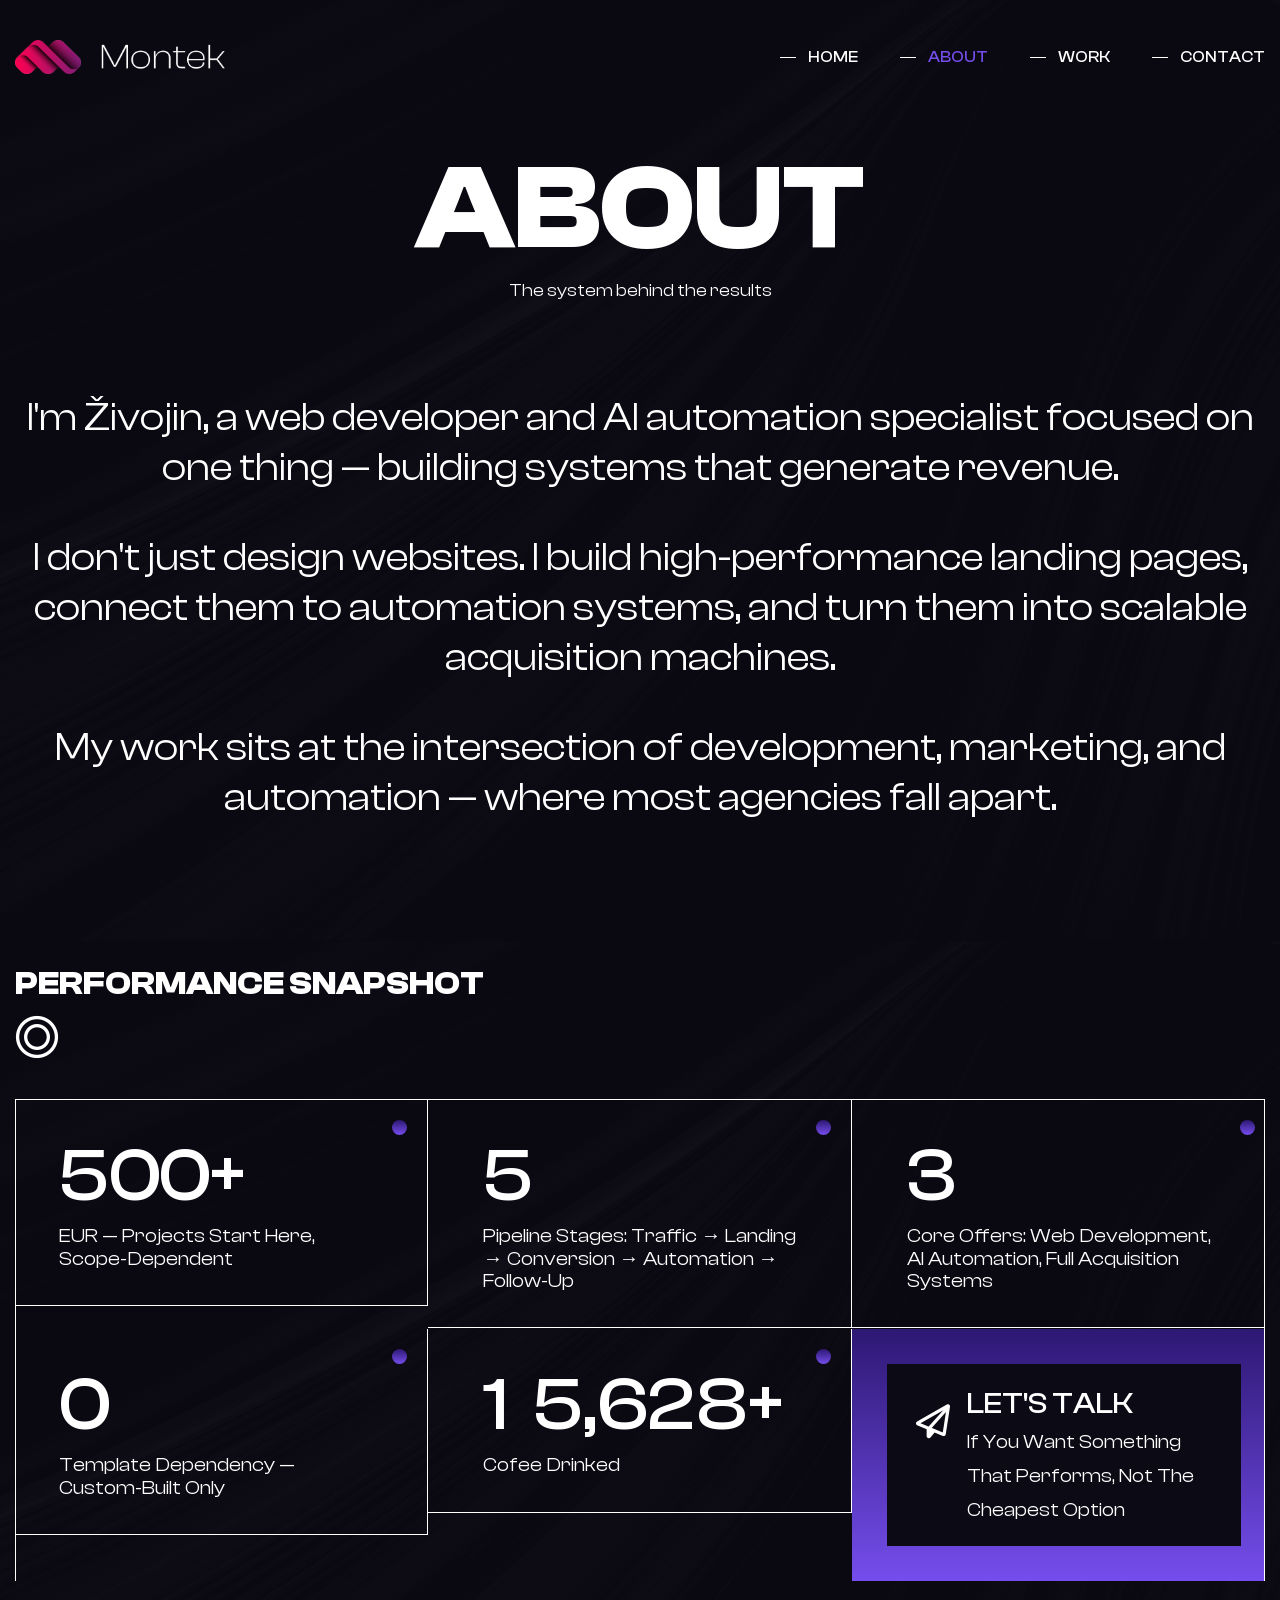
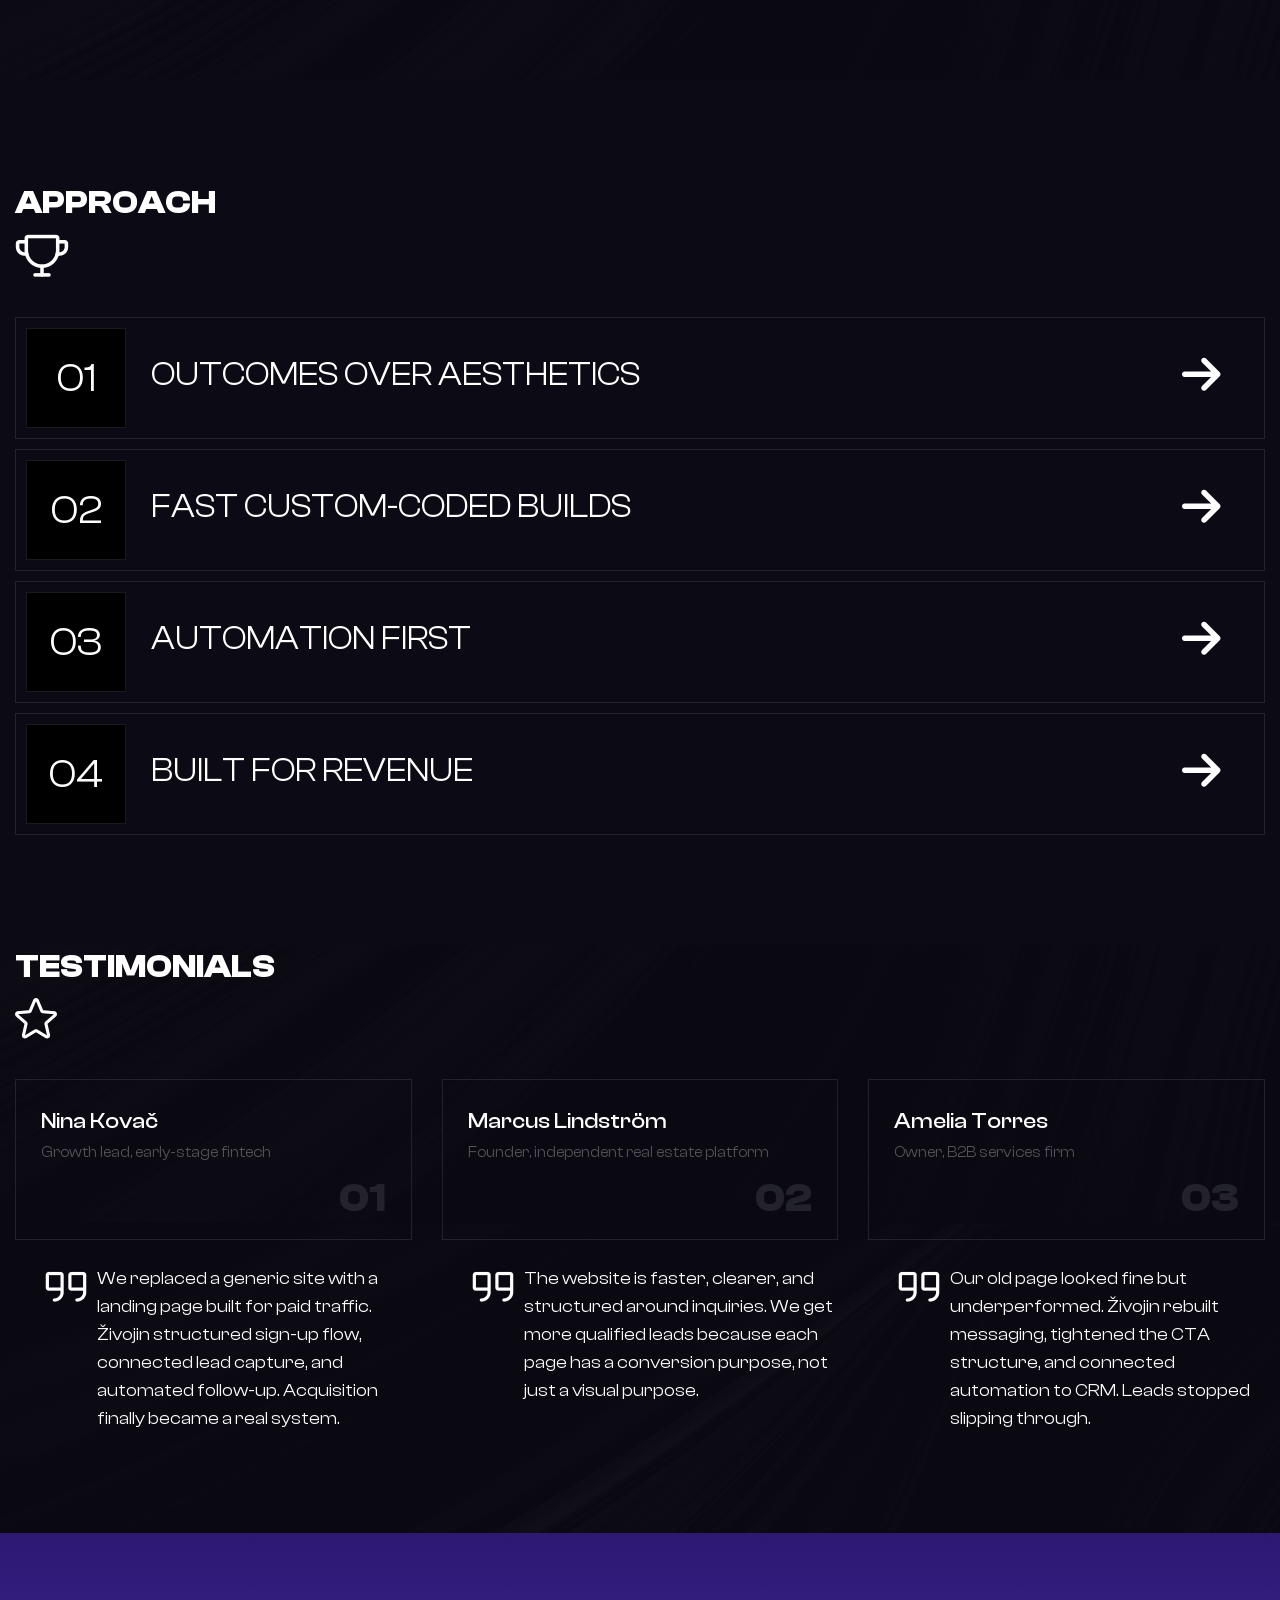
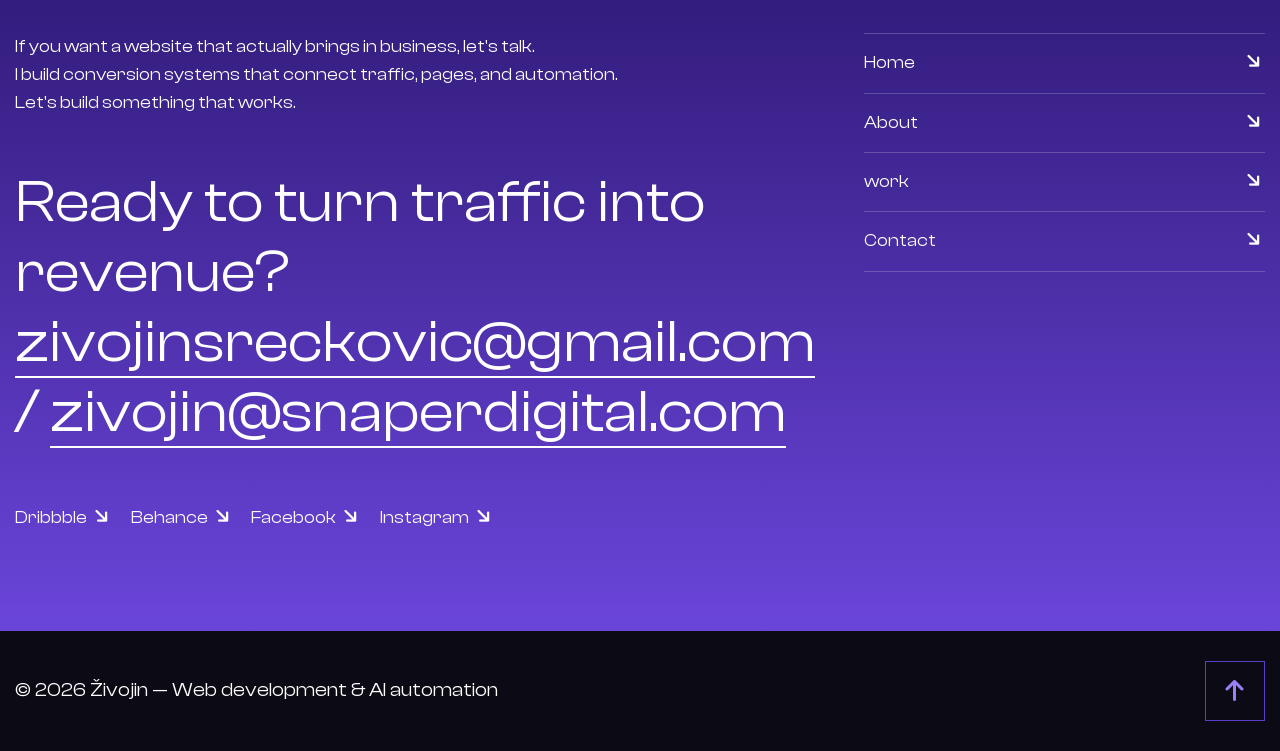
==== about.html @ 6c023a99 "Move site from Montek/ to repository root for GitHub Pages and simpler paths Co-authored-by: Cursor " ====
<!DOCTYPE html>
<html lang="en">
<head>
<meta charset="utf-8">
<title>About Živojin | Web Developer &amp; AI Automation Specialist</title>
<meta name="description" content="About Živojin Sreckovic: web developer and AI automation specialist focused on revenue systems—development, marketing, and automation in one loop.">
<meta name="robots" content="index, follow">
<link rel="canonical" href="https://zivojin.dev/about.html">
<script type="application/ld+json">
{
  "@context": "https://schema.org",
  "@type": "WebPage",
  "@id": "https://zivojin.dev/about.html#webpage",
  "url": "https://zivojin.dev/about.html",
  "name": "About Živojin",
  "isPartOf": { "@id": "https://zivojin.dev/#website" },
  "about": { "@id": "https://zivojin.dev/#person" },
  "description": "Background, approach, and performance snapshot for Živojin Sreckovic."
}
</script>
<!-- Stylesheets -->
<link href="assets/css/bootstrap.css" rel="stylesheet">
<link href="assets/css/style.css" rel="stylesheet">
<link href="assets/css/responsive.css" rel="stylesheet">

<link href="https://fonts.googleapis.com/css2?family=Lora:ital,wght@0,400;0,500;0,600;0,700;1,600;1,700&display=swap" rel="stylesheet">
<link href="https://fonts.googleapis.com/css2?family=Inter:wght@300;400;500;600;700;800;900&display=swap" rel="stylesheet">

<link rel="shortcut icon" href="assets/images/favicon.png" type="image/x-icon">
<link rel="icon" href="assets/images/favicon.png" type="image/x-icon">

<!-- Responsive -->
<meta http-equiv="X-UA-Compatible" content="IE=edge">
<meta name="viewport" content="width=device-width, initial-scale=1.0, maximum-scale=1.0, user-scalable=0">

</head>

<body>

<div class="page-wrapper image-layer" style="background-image:url(assets/images/how-i-work-bg.png)">	
	<!-- Main Header -->
	<header class="main-header">
		
		<!-- Header Lower -->
		<div class="header-lower">
			<div class="auto-container">
				<div class="inner-container">
					<div class="d-flex justify-content-between align-items-center flex-wrap">
						
						<div class="logo-box">
							<div class="logo"><a href="index.html"><img src="assets/images/logo.png" alt="" title=""></a></div>
						</div>
						
						<div class="nav-outer d-flex flex-wrap">
							<!-- Main Menu -->
							<nav class="main-menu navbar-expand-md">
								<div class="navbar-header">
									<!-- Toggle Button -->    	
									<button class="navbar-toggler" type="button" data-toggle="collapse" data-target="#navbarSupportedContent" aria-controls="navbarSupportedContent" aria-expanded="false" aria-label="Toggle navigation">
										<span class="icon-bar"></span>
										<span class="icon-bar"></span>
										<span class="icon-bar"></span>
									</button>
								</div>
								
								<div class="navbar-collapse collapse clearfix" id="navbarSupportedContent">
									<ul class="navigation clearfix">
										<li><a href="index.html">Home</a></li>
										<li><a href="about.html">About</a></li>
										<li class="dropdown"><a href="#">work</a>
											<ul>
												<li><a href="work.html">work</a></li>
												<li><a href="contact.html">Discuss a project</a></li>
											</ul>
										</li>
										<li><a href="contact.html">Contact</a></li>
									</ul>
								</div>
							</nav>
						</div>

						<!-- Mobile Navigation Toggler -->
						<div class="mobile-nav-toggler">
							<svg xmlns="http://www.w3.org/2000/svg" class="icon icon-tabler icon-tabler-menu-2" width="24" height="24" viewBox="0 0 24 24" stroke-width="1.5" stroke="currentColor" fill="none" stroke-linecap="round" stroke-linejoin="round"><path stroke="none" d="M0 0h24v24H0z" fill="none"/><path d="M4 6l16 0" /><path d="M4 12l16 0" /><path d="M4 18l16 0" /></svg>
						</div>
						
					</div>
				</div>
			</div>
		</div>
		<!--End Header Lower-->
		
		<!-- Mobile Menu  -->
		<div class="mobile-menu">
			<div class="menu-backdrop"></div>
			<div class="close-btn"><span class="icon fa-solid fa-xmark fa-fw"></span></div>
			
			<nav class="menu-box">
				<div class="nav-logo"><a href="index.html"><img src="assets/images/mobile-logo.png" alt="" title=""></a></div>
				<div class="menu-outer"><!--Here Menu Will Come Automatically Via Javascript / Same Menu as in Header--></div>
			</nav>
		</div>
		<!-- End Mobile Menu -->
	
	</header>
	<!-- End Main Header -->
	
	<!-- Page Title -->
	<section class="page-title">
		<div class="auto-container">
			<h1 class="page-title_heading">About</h1>
			<div class="page-title_text">The system behind the results</div>
		</div>
	</section>
	<!-- End Page Title -->

	<!-- About Intro -->
	<section class="team-one about-intro">
		<div class="auto-container">
			<!-- Title Box -->
			<div class="title-box">
				<h2>I'm Živojin, a web developer and AI automation specialist focused on one thing — building systems that generate revenue.</h2>
				<h2>I don't just design websites. I build high-performance landing pages, connect them to automation systems, and turn them into scalable acquisition machines.</h2>
				<h2>My work sits at the intersection of development, marketing, and automation — where most agencies fall apart.</h2>
			</div>
		</div>
	</section>
	<!-- End About Intro -->
	
	<!-- Stats One -->
	<section class="stats-one style-two">
		<div class="auto-container">
			<!-- Sec Title -->
			<div class="sec-title">
				<h2 class="sec-title_heading">Performance Snapshot</h2>
				<div class="sec-title_icon"><img src="assets/images/icons/icon-4.png" alt="" /></div>
			</div>
			<div class="inner-container">
				<div class="row clearfix">
					
					<!-- Counter Column -->
					<div class="counter-block_one col-lg-4 col-md-6 col-sm-6">
						<div class="counter-block_one-inner wow flipInX" data-wow-delay="0ms" data-wow-duration="1500ms">
							<div class="counter-block_one-counter"><span class="odometer" data-count="500"></span>+</div>
							<div class="counter-block_one-text">EUR — projects start here, scope-dependent</div>
						</div>
					</div>
					
					<!-- Counter Column -->
					<div class="counter-block_one col-lg-4 col-md-6 col-sm-6">
						<div class="counter-block_one-inner wow flipInX" data-wow-delay="0ms" data-wow-duration="1500ms">
							<div class="counter-block_one-counter"><span class="odometer" data-count="5"></span></div>
							<div class="counter-block_one-text">pipeline stages: traffic → landing → conversion → automation → follow-up</div>
						</div>
					</div>
					
					<!-- Counter Column -->
					<div class="counter-block_one col-lg-4 col-md-6 col-sm-6">
						<div class="counter-block_one-inner wow flipInX" data-wow-delay="0ms" data-wow-duration="1500ms">
							<div class="counter-block_one-counter"><span class="odometer" data-count="3"></span></div>
							<div class="counter-block_one-text">core offers: web development, AI automation, full acquisition systems</div>
						</div>
					</div>
					
					<!-- Counter Column -->
					<div class="counter-block_one col-lg-4 col-md-6 col-sm-6">
						<div class="counter-block_one-inner wow flipInX" data-wow-delay="0ms" data-wow-duration="1500ms">
							<div class="counter-block_one-counter"><span class="odometer" data-count="0"></span></div>
							<div class="counter-block_one-text">template dependency — custom-built only</div>
						</div>
					</div>
					
					<!-- Counter Column -->
					<div class="counter-block_one col-lg-4 col-md-6 col-sm-6">
						<div class="counter-block_one-inner wow flipInX" data-wow-delay="0ms" data-wow-duration="1500ms">
							<div class="counter-block_one-counter"><span class="odometer" data-count="15628"></span>+</div>
							<div class="counter-block_one-text">cofee drinked</div>
						</div>
					</div>
					
					<!-- Counter Column -->
					<div class="stats-one_contact-column col-lg-4 col-md-6 col-sm-6">
						<div class="stats-one_contact-inner wow flipInX" data-wow-delay="0ms" data-wow-duration="1500ms">
							<div class="stats-one_contact-content">
								<a href="contact.html">
								<div class="stats-one_contact-icon fa-regular fa-paper-plane fa-fw"></div>
								<h3>Let's talk</h3>
								<div class="text">If you want something that performs, not the cheapest option</div>
								</a>
							</div>
						</div>
					</div>
					
				</div>
			</div>
		</div>
	</section>
	<!-- End Stats One -->
	
	<!-- Awards One -->
	<section class="awards-one">
		<div class="auto-container">
			<!-- Sec Title -->
			<div class="sec-title">
				<h2 class="sec-title_heading">Approach</h2>
				<div class="sec-title_icon"><img src="assets/images/icons/icon-5.png" alt="" /></div>
			</div>
			<div class="inner-container">
				
				<!-- Awards Block One -->
				<div class="awards-block_one">
					<div class="awards-block_one-inner">
						<a href="contact.html" class="awards-block_one-link"></a>
						<div class="awards-block_one-content">
							<div class="awards-block_one-number">01</div>
							<h2 class="awards-block_one-title">Outcomes over aesthetics <span>if it doesn't convert or scale, it doesn't ship</span></h2>
							<div class="awards-block_one-arrow fa-solid fa-arrow-right fa-fw"></div>
						</div>
					</div>
				</div>
				
				<!-- Awards Block One -->
				<div class="awards-block_one">
					<div class="awards-block_one-inner">
						<a href="contact.html" class="awards-block_one-link"></a>
						<div class="awards-block_one-content">
							<div class="awards-block_one-number">02</div>
							<h2 class="awards-block_one-title">Fast custom-coded builds <span>paid traffic, SEO, and long-term scalability</span></h2>
							<div class="awards-block_one-arrow fa-solid fa-arrow-right fa-fw"></div>
						</div>
					</div>
				</div>
				
				<!-- Awards Block One -->
				<div class="awards-block_one">
					<div class="awards-block_one-inner">
						<a href="contact.html" class="awards-block_one-link"></a>
						<div class="awards-block_one-content">
							<div class="awards-block_one-number">03</div>
							<h2 class="awards-block_one-title">Automation first <span>lead capture, CRM, follow-up, and operations in one flow</span></h2>
							<div class="awards-block_one-arrow fa-solid fa-arrow-right fa-fw"></div>
						</div>
					</div>
				</div>
				
				<!-- Awards Block One -->
				<div class="awards-block_one">
					<div class="awards-block_one-inner">
						<a href="contact.html" class="awards-block_one-link"></a>
						<div class="awards-block_one-content">
							<div class="awards-block_one-number">04</div>
							<h2 class="awards-block_one-title">Built for revenue <span>not for looking good without generating business</span></h2>
							<div class="awards-block_one-arrow fa-solid fa-arrow-right fa-fw"></div>
						</div>
					</div>
				</div>
				
			</div>
		</div>
	</section>
	<!-- End Awards One -->
	
	<!-- Testimonial One -->
	<section class="testimonial-one style-two">
		<div class="auto-container">
			<!-- Sec Title -->
			<div class="sec-title">
				<h2 class="sec-title_heading">Testimonials</h2>
				<div class="sec-title_icon"><img src="assets/images/icons/icon-3.png" alt="" /></div>
			</div>
			<div class="three-item_carousel swiper-container">
				<div class="swiper-wrapper">

					<!-- Slide -->
					<div class="swiper-slide">
						<!-- Testimonial Block One -->
						<div class="testimonial-block_one">
							<div class="testimonial-block_one-inner">
								<div class="testimonial-block_one-content">
									<h5 class="testimonial-block_one-name">Nina Kovač</h5>
									<div class="testimonial-block_one-designation">Growth lead, early-stage fintech</div>
									<h5 class="testimonial-block_one-number">01</h5>
								</div>
								<div class="testimonial-block_one-lower">
									<span class="quote_icon"><img src="assets/images/icons/quote.png" alt="" /></span>
									We replaced a generic site with a landing page built for paid traffic. Živojin structured sign-up flow, connected lead capture, and automated follow-up. Acquisition finally became a real system.
								</div>
							</div>
						</div>
					</div>
					
					<!-- Slide -->
					<div class="swiper-slide">
						<!-- Testimonial Block One -->
						<div class="testimonial-block_one">
							<div class="testimonial-block_one-inner">
								<div class="testimonial-block_one-content">
									<h5 class="testimonial-block_one-name">Marcus Lindström</h5>
									<div class="testimonial-block_one-designation">Founder, independent real estate platform</div>
									<h5 class="testimonial-block_one-number">02</h5>
								</div>
								<div class="testimonial-block_one-lower">
									<span class="quote_icon"><img src="assets/images/icons/quote.png" alt="" /></span>
									The website is faster, clearer, and structured around inquiries. We get more qualified leads because each page has a conversion purpose, not just a visual purpose.
								</div>
							</div>
						</div>
					</div>
					
					<!-- Slide -->
					<div class="swiper-slide">
						<!-- Testimonial Block One -->
						<div class="testimonial-block_one">
							<div class="testimonial-block_one-inner">
								<div class="testimonial-block_one-content">
									<h5 class="testimonial-block_one-name">Amelia Torres</h5>
									<div class="testimonial-block_one-designation">Owner, B2B services firm</div>
									<h5 class="testimonial-block_one-number">03</h5>
								</div>
								<div class="testimonial-block_one-lower">
									<span class="quote_icon"><img src="assets/images/icons/quote.png" alt="" /></span>
									Our old page looked fine but underperformed. Živojin rebuilt messaging, tightened the CTA structure, and connected automation to CRM. Leads stopped slipping through.
								</div>
							</div>
						</div>
					</div>
					
				</div>
			</div>
			
		</div>
	</section>
	<!-- End Testimonial One -->
	
	<!-- Main Footer -->
	<footer class="main-footer">
		<div class="auto-container">
			<!-- Widgets Section -->
			<div class="widgets-section">
				<div class="row clearfix">
					
					<!-- Footer Column -->
					<div class="footer-column col-lg-8 col-md-12 col-sm-12">
						<div class="footer-text">If you want a website that actually brings in business, let's talk. <br> I build conversion systems that connect traffic, pages, and automation. <br> Let's build something that works.</div>
						<h2>Ready to turn traffic into revenue? <a href="mailto:zivojinsreckovic@gmail.com">zivojinsreckovic@gmail.com</a> / <a href="mailto:zivojin@snaperdigital.com">zivojin@snaperdigital.com</a></h2>
						<ul class="footer_socials">
							<li><a href="https://www.dribbble.com">Dribbble <i class="fa-solid fa-arrow-right fa-fw"></i></a></li>
							<li><a href="https://www.behance.net">Behance <i class="fa-solid fa-arrow-right fa-fw"></i></a></li>
							<li><a href="https://www.facebook.com">Facebook <i class="fa-solid fa-arrow-right fa-fw"></i></a></li>
							<li><a href="https://www.instagram.com">Instagram <i class="fa-solid fa-arrow-right fa-fw"></i></a></li>
						</ul>
					</div>
					
					<!-- Footer Column -->
					<div class="footer-column col-lg-4 col-md-12 col-sm-12">
						<ul class="footer_navs">
							<li><a href="index.html">Home <i class="fa-solid fa-arrow-right fa-fw"></i></a></li>
							<li><a href="about.html">About <i class="fa-solid fa-arrow-right fa-fw"></i></a></li>
							<li><a href="work.html">work <i class="fa-solid fa-arrow-right fa-fw"></i></a></li>
							<li><a href="contact.html">Contact <i class="fa-solid fa-arrow-right fa-fw"></i></a></li>
						</ul>
					</div>
					
				</div>
			</div>
		</div>
		<div class="footer-bottom">
			<div class="auto-container">
				<div class="d-flex justify-content-between align-items-center flex-wrap">
					<div class="footer_copyright">&copy; 2026 Živojin — Web development &amp; AI automation</div>
			<a class="backtop down-box scroll-to-target" data-target=".page-wrapper">
<i class="fa-solid fa-arrow-up"></i>
			</a>
				</div>
			</div>
		</div>
	</footer>
	<!-- End Main Footer -->
	
</div>
<!-- End PageWrapper -->
<script src="assets/js/jquery.js"></script>
<script src="assets/js/popper.min.js"></script>
<script src="assets/js/bootstrap.min.js"></script>
<script src="assets/js/appear.js"></script>
<script src="assets/js/wow.js"></script>
<script src="assets/js/swiper.min.js"></script>
<script src="assets/js/odometer.js"></script>
<script src="assets/js/gsap.min.js"></script>
<script src="assets/js/SplitText.min.js"></script>
<script src="assets/js/ScrollTrigger.min.js"></script>
<script src="assets/js/ScrollToPlugin.min.js"></script>
<script src="assets/js/ScrollSmoother.min.js"></script>
<script src="assets/js/script.js"></script>
<!--[if lt IE 9]><script src="https://cdnjs.cloudflare.com/ajax/libs/html5shiv/3.7.3/html5shiv.js"></script><![endif]-->
<!--[if lt IE 9]><script src="js/respond.js"></script><![endif]-->

</body>
</html>
---- assets/css/style.css ----
/* Montek Creative Agency Business HTML-5 Template */

/************ TABLE OF CONTENTS ***************
1. Fonts
2. Reset
3. Global
4. Main Header
5. Banner One
6. Services One
7. Gallery One
8. journal One
9. Testimonial One
10. Counter One
11. Awards One
12. Main Footer
13. Page Title
14. Team One
15. journal Detail
16. Work One
17. Work Detail
18. Contact Info
19. Contact Form

====================================================================
	Attachment Css Files
====================================================================

***/

@import url('global.css');
@import url('header.css');
@import url('footer.css');
@import url('animate.css');
@import url('swiper.min.css');
@import url('font-awesome.css');
@import url('custom-animate.css');
@import url('odometer-theme-default.css');

/*** 

====================================================================
	Banner One
====================================================================

***/

.banner-one{
	position:relative;
	padding:280px 0px 80px;
	background-size:cover;
}

.banner-one:before{
	position:absolute;
	content:'';
	left:0px;
	top:0px;
	right:0px;
	bottom:0px;
	opacity:0.90;
	background-color:var(--color-four);
}

.banner-one_content{
	position:relative;
	z-index: 2;
}

.banner-one_content-inner{
	position:relative;
}

.banner-one_heading{
	font-weight:700;
	text-align:center;
	margin-bottom:80px;
	color: var(--white-color);
	text-transform:uppercase;
}

.banner-one_text{
	position: relative;
	font-size: 30px;
	line-height: 40px;
	padding-top:20px;
	padding-right:180px;
	color: var(--white-color);
	border-top:1px solid #2d1873;
}

.banner-one_text-two{
	position: relative;
	font-size: 30px;
	line-height: 40px;
	padding-bottom:20px;
	padding-right:180px;
	color: var(--white-color);
	border-bottom:1px solid var(--white-color);
}

.banner-one .down-box{
	position:absolute;
	left:47%;
	bottom:65px;
	z-index:10;
	width:125px;
	height:125px;
	cursor:pointer;
	-webkit-animation: icon-bounce 0.8s ease-out infinite;
    animation: icon-bounce 0.8s ease-out infinite;
}

/*** 

====================================================================
	Services One
====================================================================

***/

.services-one{
	position:relative;
	padding:100px 0px 70px;
	background: var(--main-color);
	background: linear-gradient(to top, var(--main-color) 0%, var(--color-two) 100%);
}

.service-block_one{
	position:relative;
	margin-bottom:30px;
}

.service-block_one-inner{
	position:relative;
	padding:35px 40px;
	border: 1px solid rgba(var(--white-color-rgb), 0.20);
}

.service-block_one-inner:before{
	position:absolute;
	content:'';
	left:-1px;
	top:-1px;
	right:-1px;
	bottom:-1px;
	opacity:0;
	transform:scale(1,0.2);
	-webkit-transition:all 500ms ease;
	-moz-transition:all 500ms ease;
	-ms-transition:all 500ms ease;
	-o-transition:all 500ms ease;
	transition:all 500ms ease;
	background-color:var(--color-three);
}

.service-block_one-inner:hover::before{
	opacity:1;
	transform:scale(1,1);
}

.service-block_one-heading{
	position:relative;
	font-weight:400;
	color: #fff;
}

.service-block_one-heading a{
	position:relative;
	color:var(--white-color);
}

.service-block_one-icon{
	position:relative;
}

/*** 

====================================================================
	Gallery One
====================================================================

***/

.gallery-one{
	position:relative;
	padding:100px 0px 70px;
	background-color: var(--color-four);
}

.gallery-block_one{
	position:relative;
	margin-bottom:30px;
}

.gallery-block_one-inner{
	position:relative;
}

.gallery-block_one-content{
	position:relative;
	padding:25px 25px;
	border: 1px solid rgba(var(--white-color-rgb), 0.20);
}

.gallery-block_one-content:before{
	position:absolute;
	content:'';
	left:-1px;
	top:-1px;
	right:-1px;
	bottom:-1px;
	opacity:0;
	transform:scale(0.2,1);
	-webkit-transition:all 500ms ease;
	-moz-transition:all 500ms ease;
	-ms-transition:all 500ms ease;
	-o-transition:all 500ms ease;
	transition:all 500ms ease;
	background: var(--main-color);
    background: linear-gradient(to top, var(--main-color) 0%, var(--color-two) 100%);
}

.gallery-block_one-inner:hover .gallery-block_one-content:before{
	opacity:1;
	transform:scale(1,1);
}

.gallery-block_one-image{
	position:relative;
	overflow:hidden;
	margin-bottom:25px;
	min-height:210px;
}

.gallery-block_one-inner:hover .gallery-block_one-image:before{
	-webkit-animation: shine 1s;
	animation: shine 1s;
}

.gallery-block_one-image:before{
	position: absolute;
	top: 0;
	left: -85%;
	z-index: 3;
	display: block;
	content: '';
	width: 50%;
	height: 100%;
	background: -o-linear-gradient(left, rgba(255, 255, 255, 0) 0%, rgba(255, 255, 255, .7) 100%);
	background: -webkit-gradient(linear, left top, right top, from(rgba(255, 255, 255, 0)), to(rgba(255, 255, 255, .7)));
	background: linear-gradient(to right, rgba(255, 255, 255, 0) 0%, rgba(255, 255, 255, .7) 100%);
	-webkit-transform: skewX(-25deg);
	-ms-transform: skewX(-25deg);
	transform: skewX(-25deg);
}

.gallery-block_one-image img{
	position:relative;
	width:100%;
	display:block;
}

.project-thumb{
	position:relative;
	display:flex;
	align-items:flex-end;
	justify-content:flex-start;
	height:210px;
	padding:20px;
	overflow:hidden;
	background:
		radial-gradient(circle at 15% 20%, rgba(var(--main-color-rgb), 0.30), transparent 45%),
		radial-gradient(circle at 85% 80%, rgba(var(--main-color-rgb), 0.25), transparent 42%),
		linear-gradient(140deg, #07070d 0%, #0f1020 50%, #090a12 100%);
	border:1px solid rgba(var(--white-color-rgb), 0.14);
}

.project-thumb::before{
	content:attr(data-thumb);
	position:absolute;
	left:14px;
	top:20px;
	font-size:86px;
	line-height:0.88em;
	font-weight:800;
	letter-spacing:0.02em;
	color:rgba(var(--white-color-rgb), 0.11);
	text-transform:uppercase;
	pointer-events:none;
}

.project-thumb::after{
	content:'';
	position:absolute;
	right:-30px;
	bottom:-35px;
	width:130px;
	height:130px;
	border-radius:50%;
	border:2px solid rgba(var(--white-color-rgb), 0.10);
	box-shadow:0 0 0 24px rgba(var(--main-color-rgb), 0.09);
	pointer-events:none;
}

.project-thumb-tag{
	position:relative;
	z-index:2;
	display:inline-block;
	padding:6px 12px;
	font-size:11px;
	font-weight:600;
	letter-spacing:0.12em;
	text-transform:uppercase;
	color:rgba(var(--white-color-rgb), 0.92);
	background:rgba(var(--black-color-rgb), 0.35);
	border:1px solid rgba(var(--white-color-rgb), 0.22);
	backdrop-filter: blur(2px);
}

.gallery-block_one-title{
	position:relative;
	font-size:18px;
	text-transform:capitalize;
	color:rgba(var(--white-color-rgb), 0.50);
}

.gallery-block_one-heading{
	position:relative;
	font-weight: 600;
	margin-top:10px;
	text-transform:uppercase;
}

.gallery-block_one-heading a{
	position:relative;
	color:rgba(var(--white-color-rgb), 1);
}

.gallery-block_one-heading a:hover{
	color: rgb(255 255 255);
}

.service-block_one-more{
	position:relative;
	margin-left:25px;
}

.service-block_one-more .view-more{
	position:relative;
	font-size:16px;
	line-height:1em;
	display:inline-block;
	padding:9px 45px 9px 10px;
	color:var(--color-four);
	text-transform:uppercase;
	background-color:var(--white-color);
}

.service-block_one-more .view-more i{
	position:absolute;
	right:1px;
	top:1px;
	bottom:1px;
	width:35px;
	font-size:18px;
	line-height:33px;
	color:var(--white-color);
	background-color:var(--color-four);
}

/*** 

====================================================================
	journal One
====================================================================

***/

.journal-one{
	position:relative;
	padding:100px 0px 70px;
	background-attachment:fixed;
	background-size:cover;
}

.journal-one:before{
	position:absolute;
	content:'';
	left:0px;
	top:0px;
	right:0px;
	bottom:0px;
	opacity:0.70;
	background-color:var(--color-four);
}

.journal-one .journal-block_one{
	width:20%;
	float:left;
	padding:0px 15px;
}

.journal-block_one{
	position:relative;
	margin-bottom:30px;
}

.journal-block_one-inner{
	position:relative;
	padding:25px 25px;
	background-color:rgba(var(--black-color-rgb), 0.50);
}

.journal-block_one-inner:before{
	position:absolute;
	content:'';
	left:-1px;
	top:-1px;
	right:-1px;
	bottom:-1px;
	opacity:0;
	transform:scale(0.2,1);
	-webkit-transition:all 500ms ease;
	-moz-transition:all 500ms ease;
	-ms-transition:all 500ms ease;
	-o-transition:all 500ms ease;
	transition:all 500ms ease;
	background: var(--main-color);
    background: linear-gradient(to top, var(--main-color) 0%, var(--color-two) 100%);
}

.journal-block_one-inner:hover::before{
	opacity:1;
	transform:scale(1,1);
}

.journal-block_one-title{
	position:relative;
	font-size:14px;
	padding:5px 15px;
	text-transform:capitalize;
	color:var(--white-color);
	display:inline-block;
	-webkit-transition:all 500ms ease;
	-moz-transition:all 500ms ease;
	-ms-transition:all 500ms ease;
	-o-transition:all 500ms ease;
	transition:all 500ms ease;
	border: 1px solid rgba(var(--white-color-rgb), 0.50);
}

.journal-block_one-inner:hover .journal-block_one-title{
	color:var(--white-color);
	border-color:var(--color-four);
	background-color:var(--color-four);
}

.journal-block_one-heading{
	position:relative;
	font-weight:400;
	margin-top:18px;
	max-width:220px;
	margin-bottom:110px;
}

.journal-block_one-heading a{
	position:relative;
	color:var(--white-color);
}

.journal-block_one-arrow{
	position:absolute;
	right:10px;
	bottom:15px;
	line-height:1em;
	font-size:30px;
	display:inline-block;
	color:var(--white-color);
	transform:rotate(45deg);
}

.journal-block_one-arrow:hover{
	color:var(--color-four);
}

/*** 

====================================================================
	Testimonial One
====================================================================

***/

.testimonial-one{
	position:relative;
	padding:100px 0px 70px;
	background-color:var(--color-four);
}

.testimonial-one.style-two{
	padding-top:0px;
	background:none;
}

.testimonial-block_one{
	position:relative;
	margin-bottom:30px;
}

.testimonial-block_one-inner{
	position:relative;
}

.testimonial-block_one-content{
	position:relative;
	padding:25px 25px;
	-webkit-transition:all 500ms ease;
	-moz-transition:all 500ms ease;
	-ms-transition:all 500ms ease;
	-o-transition:all 500ms ease;
	transition:all 500ms ease;
	border: 1px solid rgba(var(--white-color-rgb), 0.10);
}

.testimonial-block_one-content:before{
	position:absolute;
	content:'';
	left:0px;
	top:0px;
	right:0px;
	bottom:0px;
	opacity:0;
	background-color:var(--white-color);
	
	-webkit-transition: all 900ms ease;
    -ms-transition: all 900ms ease;
    -o-transition: all 900ms ease;
    transition: all 900ms ease;
    -webkit-transform: perspective(400px) rotateX(-90deg);
    -moz-transform: perspective(400px) rotateX(-90deg);
    -ms-transform: perspective(400px) rotateX(-90deg);
    -o-transform: perspective(400px) rotateX(-90deg);
    transform: perspective(400px) rotateX(-90deg);
    -webkit-transform-origin: top;
    -moz-transform-origin: top;
    -ms-transform-origin: top;
    -o-transform-origin: top;
    transform-origin: top;
    -ms-transition: all 0.5s;
    -moz-transition: all 0.5s;
    -webkit-transition: all 0.5s;
    -o-transition: all 0.5s;
    transition: all 0.5s;
}

.testimonial-block_one-inner:hover .testimonial-block_one-content:before{
	opacity:1;
	-webkit-transform: perspective(400px) rotateX(0deg);
    -moz-transform: perspective(400px) rotateX(0deg);
    -ms-transform: perspective(400px) rotateX(0deg);
    -o-transform: perspective(400px) rotateX(0deg);
    transform: perspective(400px) rotateX(0deg);
}

.testimonial-block_one-name{
	position:relative;
	font-weight:500;
	margin-top:0px;
	color:var(--white-color);
	-webkit-transition:all 500ms ease;
	-moz-transition:all 500ms ease;
	-ms-transition:all 500ms ease;
	-o-transition:all 500ms ease;
	transition:all 500ms ease;
}

.testimonial-block_one-inner:hover .testimonial-block_one-designation,
.testimonial-block_one-inner:hover .testimonial-block_one-name{
	color:var(--color-four);
}

.testimonial-block_one-designation{
	position:relative;
	font-weight:400;
	font-size:15px;
	margin-top:5px;
	opacity:0.30;
	color:var(--white-color);
	-webkit-transition:all 500ms ease;
	-moz-transition:all 500ms ease;
	-ms-transition:all 500ms ease;
	-o-transition:all 500ms ease;
	transition:all 500ms ease;
}

.testimonial-block_one-number{
	position:relative;
	font-weight:700;
	font-size:40px;
	margin-top:18px;
	opacity:0.10;
	text-align:right;
	color:var(--white-color);
	-webkit-transition:all 500ms ease;
	-moz-transition:all 500ms ease;
	-ms-transition:all 500ms ease;
	-o-transition:all 500ms ease;
	transition:all 500ms ease;
}

.testimonial-block_one-inner:hover .testimonial-block_one-number{
	opacity:1;
	color:var(--color-four);
}

.testimonial-block_one-lower{
	position:relative;
	margin-left:30px;
	margin-top:25px;
	font-size:18px;
	line-height:28px;
	padding-left:52px;
	color:var(--white-color);
}

.testimonial-block_one-lower .quote_icon{
	position:absolute;
	left:0px;
	top:6px;
	line-height:1em;
}

/*** 

====================================================================
	stats One
====================================================================

***/

.stats-one{
	position:relative;
	padding:100px 0px 100px;
	background-attachment:fixed;
	background-size:cover;
}

.stats-one.style-two::before{
	display:none;
}

.stats-one:before{
	position:absolute;
	content:'';
	left:0px;
	top:0px;
	right:0px;
	bottom:0px;
	opacity:0.90;
	background-color:var(--color-four);
}

.stats-one .inner-container{
	position:relative;
	overflow:hidden;
	border: 1px solid rgba(var(--white-color-rgb), 1);
	border-bottom:0px;
}

.stats-one .counter-block_one{
	float:left;
	padding:0px 0px;
}

.counter-block_one{
	position:relative;
}

.counter-block_one-inner{
	position:relative;
	padding:35px 55px;
	border-right: 1px solid rgba(var(--white-color-rgb), 1);
	border-bottom: 1px solid rgba(var(--white-color-rgb), 1);
}

.counter-block_one-inner:before{
	position:absolute;
	content:'';
	right:20px;
	top:20px;
	width:15px;
	height:15px;
	border-radius:50px;
	background: var(--main-color);
    background: linear-gradient(to top, var(--main-color) 0%, var(--color-two) 100%);
}

.counter-block_one-counter{
	position:relative;
	font-size:75px;
	font-weight:500;
	line-height:1em;
	color:var(--white-color);
}

.counter-block_one-text{
	position:relative;
	font-size:20px;
	margin-top:0px;
	color:var(--white-color);
	text-transform:capitalize;
}

.stats-one_contact-column{
	padding:0px 0px;
	float:left;
}

.stats-one .stats-one_contact-column{
	position:relative;
}

.stats-one_contact-inner{
	position:relative;
	padding:35px 35px;
	background: var(--main-color);
    background: linear-gradient(to top, var(--main-color) 0%, var(--color-two) 100%);
}

.stats-one_contact-content{
	position:relative;
	padding:19px 30px 19px 80px;
	background-color:var(--color-four);
}

.stats-one_contact-icon{
	position:absolute;
	left:25px;
	top:40px;
	font-size:34px;
	line-height:1em;
	color:var(--white-color);
}

.stats-one_contact-content h3{
	position:relative;
	font-size:30px;
	font-weight:500;
	color:var(--white-color);
	text-transform:uppercase;
}

.stats-one_contact-content .text{
	position:relative;
	font-size:20px;
	font-weight:400;
	color:var(--white-color);
	text-transform:capitalize;
}

/*** 

====================================================================
	Awards One
====================================================================

***/

.awards-one{
	position:relative;
	padding:100px 0px 100px;
	background-color:var(--color-four);
}

.awards-one.style-two{
	padding-top:0px;
	background:none;
}

.awards-block_one{
	position:relative;
	margin-bottom:10px;
}

.awards-block_one-inner{
	position:relative;
	padding:10px 10px;
	min-height:122px;
	border: 1px solid rgba(var(--white-color-rgb), 0.10);
}

.awards-block_one-inner:before{
	position:absolute;
	content:'';
	left:-1px;
	top:-1px;
	right:-1px;
	bottom:-1px;
	opacity:0;
	transform:scale(1,0.2);
	-webkit-transition:all 500ms ease;
	-moz-transition:all 500ms ease;
	-ms-transition:all 500ms ease;
	-o-transition:all 500ms ease;
	transition:all 500ms ease;
	background: var(--main-color);
    background: linear-gradient(to top, var(--main-color) 0%, var(--color-two) 100%);
}

.awards-block_one-inner:hover::before{
	opacity:1;
	transform:scale(1,1);
}

.awards-block_one-content{
	position:relative;
	padding-top:25px;
	padding-left:125px;
}

.awards-block_one-number{
	position:absolute;
	left:0px;
	top:0px;
	width:100px;
	height:100px;
	font-size:40px;
	line-height:98px;
	text-align:center;
	display:inline-block;
	color:var(--white-color);
	background-color:var(--black-color);
	border: 1px solid rgba(var(--white-color-rgb), 0.10);
}

.awards-block_one-title{
	position:relative;
	font-weight:400;
	color:var(--white-color);
	text-transform:uppercase;
}

.awards-block_one-title span{
	position:relative;
	font-size:17px;
	top:-5px;
	opacity:0;
	margin-left:10px;
	-webkit-transition:all 500ms ease;
	-moz-transition:all 500ms ease;
	-ms-transition:all 500ms ease;
	-o-transition:all 500ms ease;
	transition:all 500ms ease;
}

.awards-block_one-inner:hover .awards-block_one-title span{
	opacity:1;
}

.awards-block_one-arrow{
	position:absolute;
	right:25px;
	top:25px;
	z-index:1;
	font-size:44px;
	line-height:1em;
	color:var(--white-color);
}

.awards-block_one-link{
	position:absolute;
	left:0px;
	top:0px;
	right:0px;
	bottom:0px;
	z-index:10;
	display:block;
}

/*** 

====================================================================
	Page Title
====================================================================

***/

.page-title{
	position:relative;
	text-align:center;
	padding:150px 0px 90px;
}

.page-title_heading{
	position:relative;
	font-size:120px;
	line-height:1em;
	color:var(--white-color);
	text-transform:uppercase;
}

.page-title_text{
	position:relative;
	font-size:18px;
	margin-top:10px;
	color:var(--white-color);
}

/*** 

====================================================================
	Team One
====================================================================

***/

.team-one{
	position:relative;
	padding:0px 0px 0px;
}

.team-one .title-box{
	position:relative;
}

.team-one .title-box h2{
	position:relative;
	font-size:40px;
	font-weight:400;
	line-height:50px;
	max-width:670px;
	margin-bottom:40px;
	color:var(--white-color);
}

.team-one.about-intro .title-box h2{
	max-width:100%;
	text-align:center;
	margin-left:auto;
	margin-right:auto;
}

.team-block_one{
	position:relative;
	margin-bottom:40px;
}

.team-block_one-inner{
	position:relative;
	padding-left:25px;
	padding-bottom:40px;
}

.team-block_one-inner:before{
	position:absolute;
	content:'';
	left:0px;
	top:45px;
	right:0px;
	bottom:0px;
	border: 1px solid rgba(var(--white-color-rgb), 0.10);
}

.team-block_one-socials{
	position:relative;
	width:172px;
	margin-top:70px;
	display:inline-block;
	padding:10px 9px 4px;
	background-color:var(--black-color);
	border: 1px solid rgba(var(--white-color-rgb), 0.10);
}

.team-block_one-socials a{
	position:relative;
	width:70px;
	height:40px;
	margin:0px 2px 5px;
	line-height:38px;
	text-align:center;
	display:inline-block;
	border: 1px solid rgba(var(--white-color-rgb), 0.10);
}

.team-block_one-socials a img{
	position:relative;
	width:24px;
	top:-1px;
}

.team-block_one-socials a:hover{
	
}

.team-block_one-image{
	position:absolute;
	right:30px;
	bottom:0px;
}

.team-block_one-heading{
	position:relative;
	font-weight:500;
	margin-top:35px;
}

.team-block_one-heading a{
	position:relative;
	color:var(--white-color);
}

.team-block_one-designation{
	position:relative;
	font-size:16px;
	margin-top:0px;
	opacity:0.50;
	color:var(--white-color);
}

/*** 

====================================================================
	Contact One
====================================================================

***/

.contact-one{
	position:relative;
	padding:30px 0px 70px;
}

.contact-one_info-column{
	position:relative;
	margin-bottom:30px;
}

.contact-one_info-outer{
	position:relative;
}

.contact-one_heading{
	position:relative;
	font-size:40px;
	font-weight:400;
	color:var(--white-color);
}

.contact-one_list{
	position:relative;
	margin-top:25px;
	padding:20px 0px;
	border-top: 1px solid rgba(var(--white-color-rgb), 0.50);
	border-bottom: 1px solid rgba(var(--white-color-rgb), 0.50);
}

.contact-one_list li{
	position:relative;
	font-size:22px;
	line-height:32px;
	margin-bottom:20px;
	color:var(--white-color);
}

.contact-one_list li a{
	position:relative;
	color:var(--white-color);
}

.contact-one_list li:nth-child(2){
	margin-bottom:0px;
}

.contact-one_list li:last-child{
	margin-bottom:0px;
}

.contact-one_socials{
	position:relative;
	margin-top:25px;
}

.contact-one_socials li{
	position:relative;
	margin-right:10px;
	display:inline-block;
}

.contact-one_socials li a{
	position: relative;
    font-size: 18px;
    font-weight: 400;
    color: var(--white-color);
}

.contact-one_form-column{
	position:relative;
	margin-bottom:30px;
}

.contact-one_form-outer{
	position:relative;
}

.contact-one_form-outer h3{
	position:relative;
	font-weight: 400;
	margin-bottom:20px;
    color: var(--white-color);
}


/*** 

====================================================================
	Contact Form
====================================================================

***/

.contact-form .form-group{
	position: relative;
	margin-bottom:20px;
}

.contact-form .form-group:last-child{
	margin-bottom:0px;
}

.contact-form .form-group input[type="text"],
.contact-form .form-group input[type="password"],
.contact-form .form-group input[type="tel"],
.contact-form .form-group input[type="email"],
.contact-form .form-group select{
	position:relative;
	display:block;
	width:100%;
	line-height:28px;
	padding:10px 20px;
	height:60px;
	border-radius:0px;
	font-weight: 400;
	font-size:20px;
	color:var(--white-color);
	-webkit-transition:all 300ms ease;
	-ms-transition:all 300ms ease;
	-o-transition:all 300ms ease;
	-moz-transition:all 300ms ease;
	transition:all 300ms ease;
	background:none;
	border:1px solid rgba(var(--white-color-rgb), 0.10);
}

.contact-form .form-group textarea::-webkit-input-placeholder,
.contact-form .form-group input::-webkit-input-placeholder{
	color:var(--white-color);
}

.contact-form .form-group input[type="text"]:focus,
.contact-form .form-group input[type="password"]:focus,
.contact-form .form-group input[type="tel"]:focus,
.contact-form .form-group input[type="email"]:focus,
.contact-form .form-group select:focus,
.contact-form .form-group textarea:focus{
	border-color:var(--white-color);
}

.contact-form .form-group textarea{
	position:relative;
	display:block;
	width:100%;
	font-size:20px;
	line-height:24px;
	padding:15px 20px 25px;
	color:var(--white-color);
	height:180px;
	resize:none;
	border-radius:0px;
	font-weight: 400;
	-webkit-transition:all 300ms ease;
	-ms-transition:all 300ms ease;
	-o-transition:all 300ms ease;
	-moz-transition:all 300ms ease;
	transition:all 300ms ease;
	background:none;
	border:1px solid rgba(var(--white-color-rgb), 0.10);
}

.contact-form .form-group button{
	margin-top: 0px;
	position: relative;
    padding: 17px 40px;
    border-radius: 0px;
    font-weight: 400;
    font-size: 20px;
	color:var(--white-color);
    display: inline-block;
	text-transform:uppercase;
    background: var(--main-color);
    background: linear-gradient(to top, var(--main-color) 0%, var(--color-two) 100%);
}

.contact-form .form-group button:hover{
	background-color: var(--color-two);
}

.contact-form input.error,
.contact-form select.error,
.contact-form textarea.error{
	border-color:#ff0000 !important;	
}

.contact-form label.error{
	display:block;
	line-height:24px;
	padding:5px 0px 0px;
	margin:0px;
	text-transform:uppercase;
	font-size:12px;
	color:#ff0000;
	font-weight:500;	
}

/*** 

====================================================================
	journal One
====================================================================

***/

.journal-two{
	position:relative;
	padding:30px 0px 70px;
}

.journal-two .journal-block_one{
	width:20%;
	float:left;
	padding:0px 15px;
}

/*** 

====================================================================
	journal Detail
====================================================================

***/

.journal-detail{
	position:relative;
	padding:180px 0px 50px;
}

.journal-detail .column{
	position:relative;
	margin-bottom:30px;
}

.journal-detail_image{
	position:relative;
	padding-right:30px;
	margin-bottom:30px;
}

.journal-detail_image img{
	position:relative;
	width:100%;
	display:block;
}

.journal-detail_title{
	position:relative;
	font-weight:400;
	font-size:50px;
	line-height:60px;
	margin-bottom:15px;
	color:var(--white-color);
}

.journal-detail p{
	position:relative;
	font-size:18px;
	line-height:28px;
	margin-bottom:15px;
	color:var(--white-color);
}

/*** 

====================================================================
	Single Work
====================================================================

***/

.single-work{
	position:relative;
	padding:180px 0px 50px;
}

.single-work .column{
	position:relative;
	margin-bottom:30px;
}

.single-work_image{
	position:relative;
	padding-right:30px;
	margin-bottom:30px;
}

.single-work_image img{
	position:relative;
	width:100%;
	display:block;
}

.single-work_title{
	position:relative;
	font-size:60px;
	font-weight:600;
	line-height:70px;
	margin-bottom:15px;
	color:var(--white-color);
	text-transform:uppercase;
}

.single-work p{
	position:relative;
	font-size:18px;
	line-height:28px;
	margin-bottom:15px;
	color:var(--white-color);
}

.single-work_list{
	position:relative;
	margin-top:30px;
	border:1px solid rgba(var(--white-color-rgb), 1);
	border-bottom:0px;
}

.single-work_list li{
	position:relative;
	padding:20px 20px;
	font-size:26px;
	font-weight:500;
	color:var(--white-color);
	text-transform:uppercase;
	border-bottom:1px solid rgba(var(--white-color-rgb), 1);
}

.single-work_list li span{
	position:relative;
	display:block;
	font-size:18px;
	margin-top:6px;
	text-transform:capitalize;
}

/*** 

====================================================================
	Work One
====================================================================

***/

.work-one{
	position:relative;
	padding:40px 0px 100px;
}




.robot {
    position: absolute !important;
    bottom: 0;
    width: 100%;
    z-index: 3;
    mix-blend-mode: exclusion;
}	

.single-work_list a {
    color: #fff;
}

.single-work_list a:hover {
    color: var(--main-color);
}


a.backtop {
    background: transparent;
    width: 60px;
    height: 60px;
    text-align: center;
    line-height: 60px;
    border: 1px solid #5c3dc9;
    font-size: 24px;
    color: #9b7ff5;

    transition: background 0.5s ease, color 0.5s ease;
}

a.backtop:hover {
    background: linear-gradient(45deg, #8f6dff, #2d1873);
    color: #fff;
}

.service-block_one-more {
  position: relative;
  z-index: 1;
  opacity: 0;
  transform: translateY(-50px);
  transition: opacity 0.4s ease, transform 0.4s ease;
}

.gallery-block_one-inner:hover .service-block_one-more {
  opacity: 1;
  transform: translateY(0);
}
.row {
    display: flex;
    flex-wrap: wrap;
}

.team-block_one {
    transition: opacity 0.3s, filter 0.3s;
}

.team-block_one-socials a {
    transition: opacity 0.3s;
    opacity: 0;
}

.team-block_one:hover .team-block_one-socials a {
    opacity: 1;
}

.team-block_one:hover {
    opacity: 1;
    filter: blur(0);
    z-index: 1; /* Bring the hovered block to the front */
}

/* General sibling combinators to blur and fade out other team members */
.row:hover .team-block_one:not(:hover) {
    opacity: 0.5;
    filter: blur(2px);
}
.team-block_one {
    transition: transform 0.7s ease;
}
.team-block_one:hover {
    transform: translateY(-10px);
}
.team-block_one-socials a {
    transition: transform 0.7s ease, opacity 0.7s ease;
    transform: translateY(20px);
    opacity: 0;
}
.team-block_one:hover .team-block_one-socials a {
    transform: translateY(0);
    opacity: 1;
}
/* Define keyframes for the animated gradient */
@keyframes gradient-animation {
    0% {
        background-position: 0% 50%;
    }
    50% {
        background-position: 100% 50%;
    }
    100% {
        background-position: 0% 50%;
    }
}

/* Base styles for social icons */
.team-block_one-socials a {
    position: relative;

    background-size: 200% 200%;
    transition: transform 0.3s ease-in-out;
}

/* Apply animated gradient on hover */
.team-block_one-socials a:hover {
    animation: gradient-animation 2s ease infinite;
    transform: scale(1.1);    background: var(--main-color);
    background: linear-gradient(to top, var(--main-color) 0%, var(--color-two) 100%);
}
.team-block_one-socials a:hover {
    animation: gradient-animation 2s ease infinite;
    transform: scale(1.1);
    background: var(--main-color);
    background: linear-gradient(to top, var(--main-color) 0%, var(--color-two) 100%);
    transition: background 1s ease; /* Slower transition for the background */
}
.team-block_one-socials a {
    position: relative;
    background-size: 200% 200%;
}

/* Create a pseudo-element for the gradient background */
.team-block_one-socials a::before {
    content: '';
    position: absolute;
    top: 0;
    left: 0;
    width: 100%;
    height: 100%;
    background: linear-gradient(to top, var(--main-color) 0%, var(--color-two) 100%);
    z-index: -1;
    opacity: 0; /* Initially hidden */
    transition: opacity 0.5s ease; /* Smooth transition for opacity */
}

/* Show the pseudo-element on hover */
.team-block_one-socials a:hover::before {
    opacity: 1; /* Show the gradient with transition */
}

/* Apply other styles */
.team-block_one-socials a:hover {
    animation: gradient-animation 2s ease infinite;
    transform: scale(1.1);
}
/* Customize scrollbar track */
::-webkit-scrollbar {
    width: 10px; /* Width of the scrollbar */
    background-color: transparent; /* Background color of the scrollbar track */
}

/* Customize scrollbar thumb */
::-webkit-scrollbar-thumb {
    background: var(--main-color);
    background: linear-gradient(to top, var(--main-color) 0%, var(--color-two) 100%); /* Gradient for the scrollbar thumb */
    border-radius: 10px; /* Rounded corners of the scrollbar thumb */
    border: 2px solid transparent; /* Border of the scrollbar thumb */
}

/* On hover, change thumb color */
::-webkit-scrollbar-thumb:hover {
    background: linear-gradient(to top, var(--color-two) 0%, var(--main-color) 100%); /* Gradient for the scrollbar thumb on hover */
}

/* Customize scrollbar track when scrollbar is actively being scrolled */
::-webkit-scrollbar-thumb:active {
    background: linear-gradient(to top, var(--color-two) 0%, var(--main-color) 100%); /* Gradient for the scrollbar thumb when actively scrolling */
}

/* Customize scrollbar corner */
::-webkit-scrollbar-corner {
    background-color: transparent; /* Background color of the scrollbar corner */
}

/* Add gradient to scrollbar track */
::-webkit-scrollbar-track {
    background: linear-gradient(to top, var(--color-three) 0%, var(--color-four) 100%) !important; /* Gradient for the scrollbar track */
}
html {
    scroll-behavior: smooth; /* Enable smooth scrolling behavior for the whole page */
}
---- assets/css/responsive.css ----
/* Contra Creative Agency Business HTML-5 Template */

@media only screen and (max-width: 1400px){

	.journel-two .journel-block_one{
		width:25%;
	}

}

@media only screen and (max-width: 1300px){

	.main-header .main-menu .navigation > li > a{
		font-size: 16px;
	}
	
	.single-work_image,
	.journel-detail_image{
		padding-right:0px;
	}

}

@media only screen and (max-width: 1240px){

	.banner-one_text-two{
		font-size:20px;
		line-height:30px;
		padding-right:50px;
	}
	
	.banner-one_text{
		font-size:20px;
		line-height:30px;
		padding-right:50px;
	}
	
	.journel-one .journel-block_one {
		width: 25%;
	}
	
	.counter-block_one-inner{
		padding:30px 30px;
	}
	
	.stats-one_contact-inner{
		padding:22px 15px;
	}
	
	.stats-one_contact-content .text{
		font-size:18px;
	}
	
	.counter-block_one-counter{
		font-size:60px;
	}
	
}

@media only screen and (max-width: 1140px){
	
	h1 {
		line-height: 120px;
		font-size: 120px;
	}
	
	.journel-one .journel-block_one {
		width: 33.333%;
	}
	
	.stats-one_contact-content .text {
		font-size: 16px;
	}
	
	.journel-two .journel-block_one{
		width:33.333%;
	}

}
	
@media only screen and (max-width: 1023px){
	
	.main-header .main-box .logo-box {
		position:relative;
		left:0px;
		top:0px;
		right:0px;
		bottom:0px;
		margin:0px;
		text-align:left;
	}
	
	.main-header .outer-box{
		position: static;
		display:block;
	}

	.main-header{
		position:relative;
		background-color: var(--color-two);
	}
	
	.main-header .mobile-nav-toggler{
		display:block;
		margin-left: 20px;
	}
	
	.main-header .sticky-header .mobile-nav-toggler{
		display:block;
	}
	
	.main-header .nav-outer,
	.main-header .sticky-header .main-menu{
		display:none;
	}
	
	.main-header #navbarSupportedContent{
		display:block;
	}
	
	.main-header .mCSB_inside > .mCSB_container{
		margin-right:0px;
	}

	.main-header .outer-box{
		margin-left: 0px;
	}
	
	.main-header .main-menu{
		display: none;
	}

}

@media only screen and (max-width: 991px){

	.banner-one{
		padding-top:100px;
	}
	
	h3 {
		line-height: 36px;
		font-size: 26px;
	}
	
	.service-block_one-inner {
		padding: 20px 30px;
	}
	
	.journel-one .journel-block_one {
		width: 50%;
	}
	
	.awards-block_one-title{
		font-size:26px;
	}
	
	.main-footer h2{
		font-size:40px;
		line-height:50px;
	}

	.page-title{
		padding-top:100px;
	}
	
	.team-block_one-image{
		position:relative;
		right:0px;
		margin-top:20px;
	}
	
	.team-block_one-inner{
		padding-bottom:0px;
		text-align:center;
		padding-left:0px;
	}
	
	.team-block_one-socials{
		margin-top:30px;
	}
	
	.team-block_one-inner::before{
		top:0px;
	}
	
	.journel-two .journel-block_one{
		width:50%;
	}
	
	.single-work .column:nth-child(2),
	.journel-detail .column:nth-child(2){
		order:1;
	}
	
	.single-work .column:nth-child(1),
	.journel-detail .column:nth-child(1){
		order:2;
	}
	
	.single-work,
	.journel-detail{
		padding-top:100px;
	}

}

@media only screen and (max-width: 820px){

	.banner-one .down-box{
		display:none;
	}
	
}

@media only screen and (max-width: 767px){
	
	.main-header .sticky-header .outer-box{
		display:block;
		right: 0px;
		left: auto;
		top:0px;
	}

	.main-header .main-menu{
		width:100%;
		display:none;
	}
	
	.main-header .main-menu .navbar-collapse > .navigation li.dropdown:after,
	.main-header .main-menu .navigation > li > ul:before{
		display:none !important;	
	}
	
	.main-header .main-box .logo-box{
		float:none;
		text-align:center;
		padding-bottom:10px;
	}

	.main-header .header-lower .outer-box{
		position:relative;
		z-index:12;
		display:block;
	}
	
	.main-header .main-menu .navbar-header .navbar-toggler{
		display: inline-block;
		z-index: 12;
		width: 50px;
		height: 40px;
		float: none;
		padding: 0px;
		text-align: center;
		border-radius: 0px;
		background: none;
		border: 1px solid #ffffff;
	}
	
	.main-header .main-menu .navbar-header .navbar-toggler .icon-bar{
		position: relative;
		background: #ffffff;
		height: 2px;
		width: 26px;
		display: block;
		margin:0 auto;
		margin:5px 11px;
	}
	
	.main-header .nav-outer .mobile-nav-toggler{
		display: block;
	}
	
	.main-header #navbarSupportedContent{
		display:block;
	}
	
	.main-header .mCSB_inside > .mCSB_container{
		margin-right:0px;
	}
	
	h1 {
		line-height: 80px;
		font-size: 80px;
	}
	
	.banner-one_text{
		padding-right:0px;
		margin-bottom:30px;
	}
	
	.counter-block_one-counter {
		font-size: 40px;
	}
	
	.stats-one_contact-inner {
		padding: 10px 10px;
	}
	
	.stats-one_contact-content{
		padding:20px 20px;
	}
	
	.awards-block_one-arrow,
	.stats-one_contact-icon{
		display:none;
	}
	
	.footer-bottom{
		padding:15px 0px;
	}
	
	.go-top_top,
	.footer_copyright{
		font-size:16px;
	}
	
	.page-title_heading{
		font-size:70px;
		line-height:80px;
	}
	
	.team-one .title-box h2{
		font-size:26px;
		line-height:36px;
	}
	
	.stats-one.style-two{
		padding-top:60px;
	}
	
	.journel-detail_title{
		font-size:40px;
		line-height:50px;
	}
	
	.journel-detail p{
		font-size:16px;
		line-height:26px;
	}
	
}

@media only screen and (max-width: 599px){

	.banner-one_text-two,
	.banner-one_text{
		padding-right: 0px;
	}

	.banner-one_text-two br,
	.banner-one_text br{
		display:none;
	}
	
	.journel-one .journel-block_one {
		width: 100%;
	}
	
	.stats-one .stats-one_contact-column,
	.stats-one .counter-block_one{
		width:100%;
	}
	
	.counter-block_one-inner{
		border-right:0px;
	}
	
	.awards-block_one-content{
		padding:0px 0px;
	}
	
	.awards-block_one-number{
		position:relative;
		margin-bottom:20px;
	}
	
	.go-top_top{
		margin-top:15px;
	}
	
	.journel-two .journel-block_one{
		width:100%;
	}
	
	.contact-one_heading{
		font-size:30px;
		line-height:40px;
	}
	
	

}

@media only screen and (max-width: 479px) {
	
	h1 {
		line-height: 40px;
		font-size: 40px;
	}
	
	.single-work_title,
	h2 {
		line-height: 38px;
		font-size: 28px;
	}
	
	.service-block_one-heading a br{
		display:none;
	}
	
	.gallery-block_one-content {
		padding: 15px 15px;
	}
	
	.service-block_one-inner {
		padding: 20px 20px;
	}
	
	.single-work_list li span,
	.single-work p,
	.banner-one_text-two,
	.banner-one_text {
		font-size: 16px;
		line-height: 26px;
	}
	
	.testimonial-block_one-content {
		padding: 15px 15px;
	}
	
	.contact-one_heading{
		font-size:20px;
		line-height:30px;
	}
	
	.counter-block_one-text{
		font-size:16px;
	}
	
	.main-footer h2 {
		font-size: 26px;
		line-height: 36px;
	}

	.page-title_heading {
		font-size: 50px;
		line-height: 60px;
	}
	
	.team-one .title-box h2 {
		font-size: 20px;
		line-height: 30px;
	}

	.journel-detail_title{
		font-size:24px;
		line-height:34px;
	}
	
	.contact-one_list li{
		font-size:18px;
		line-height:28px;
	}

}
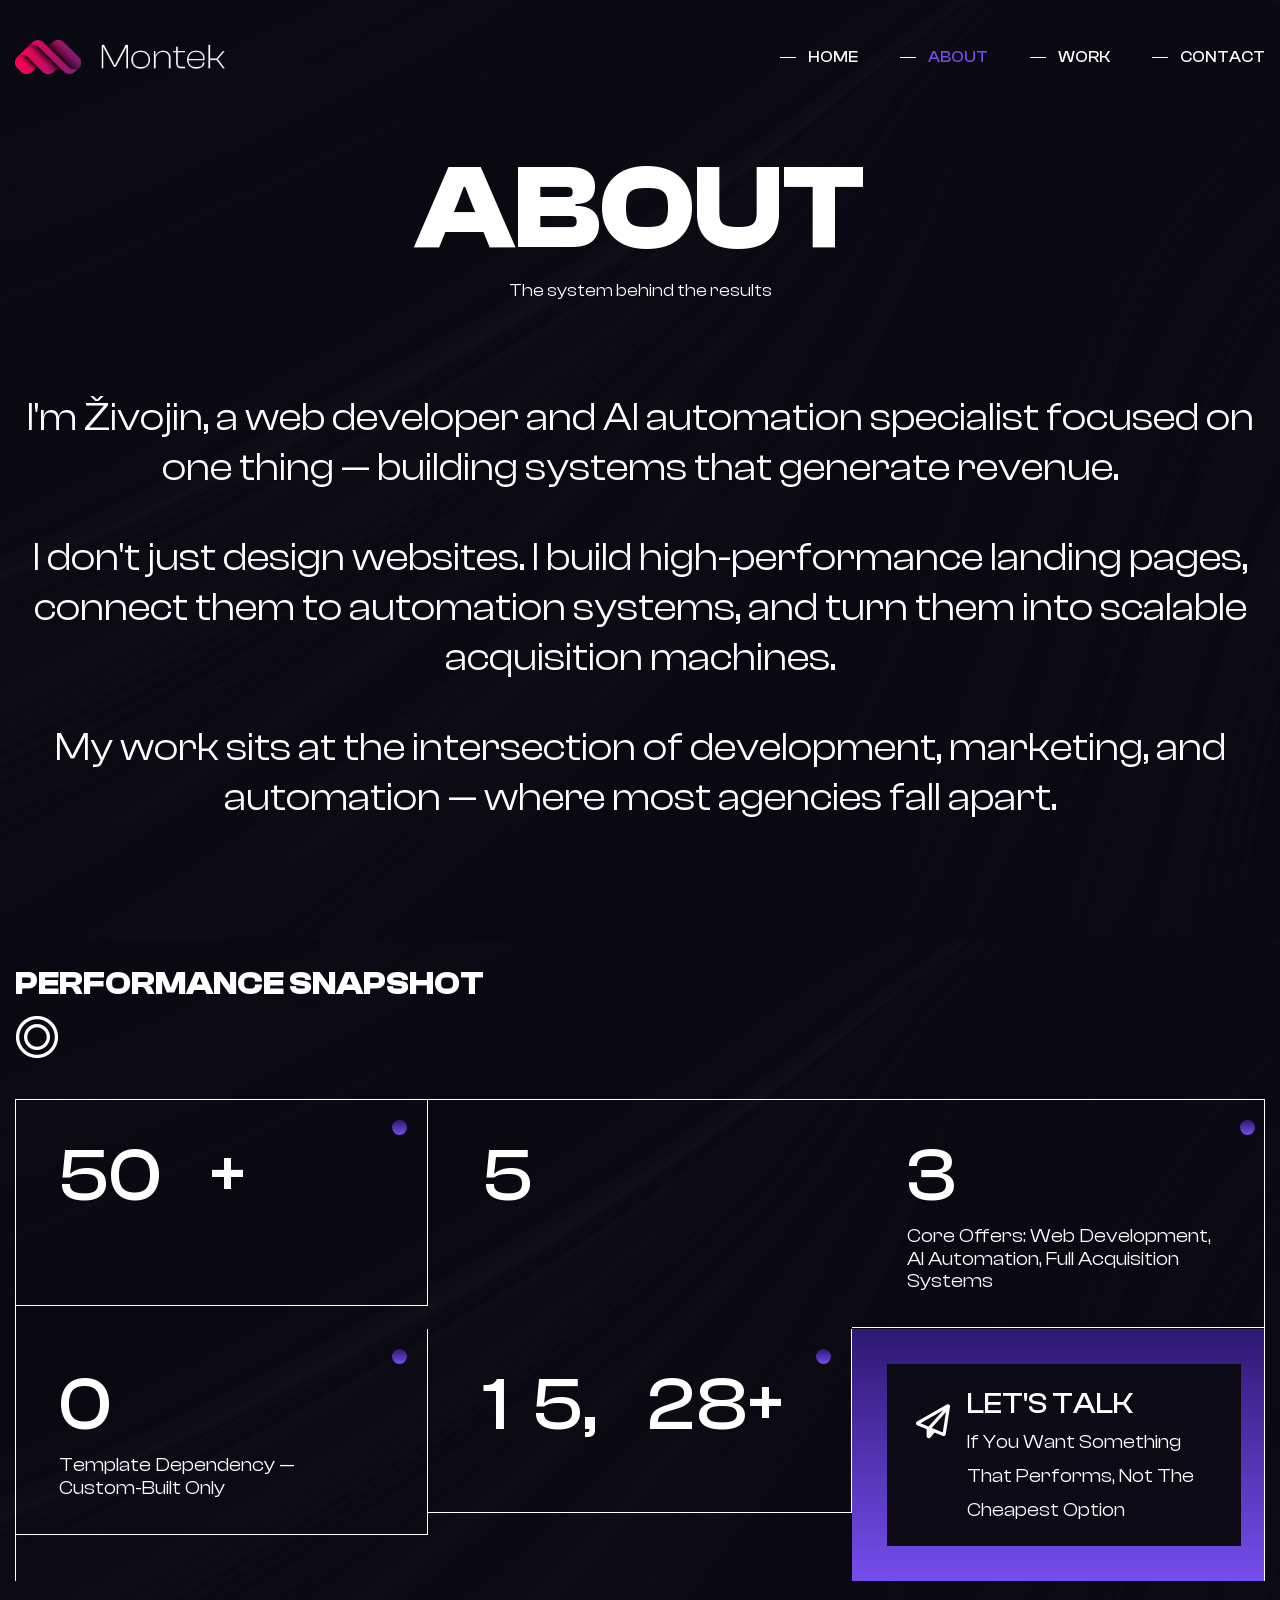
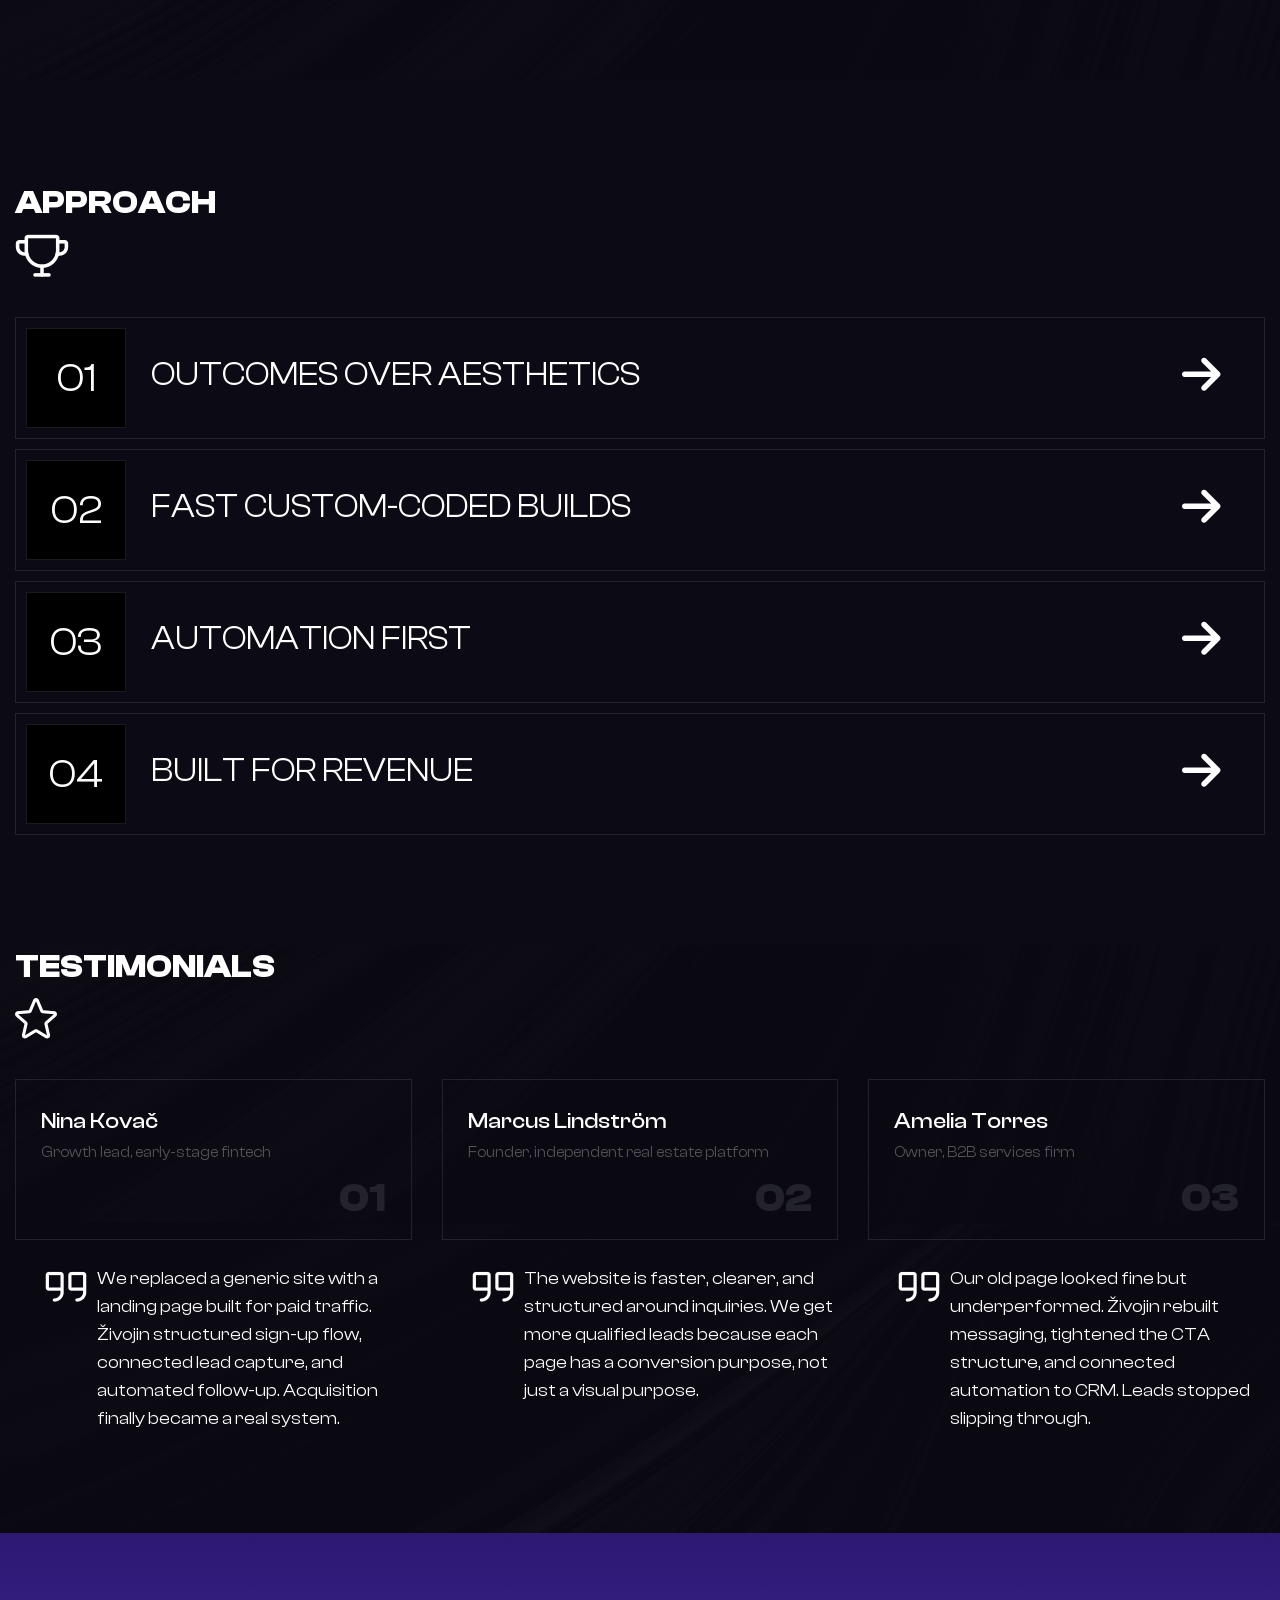
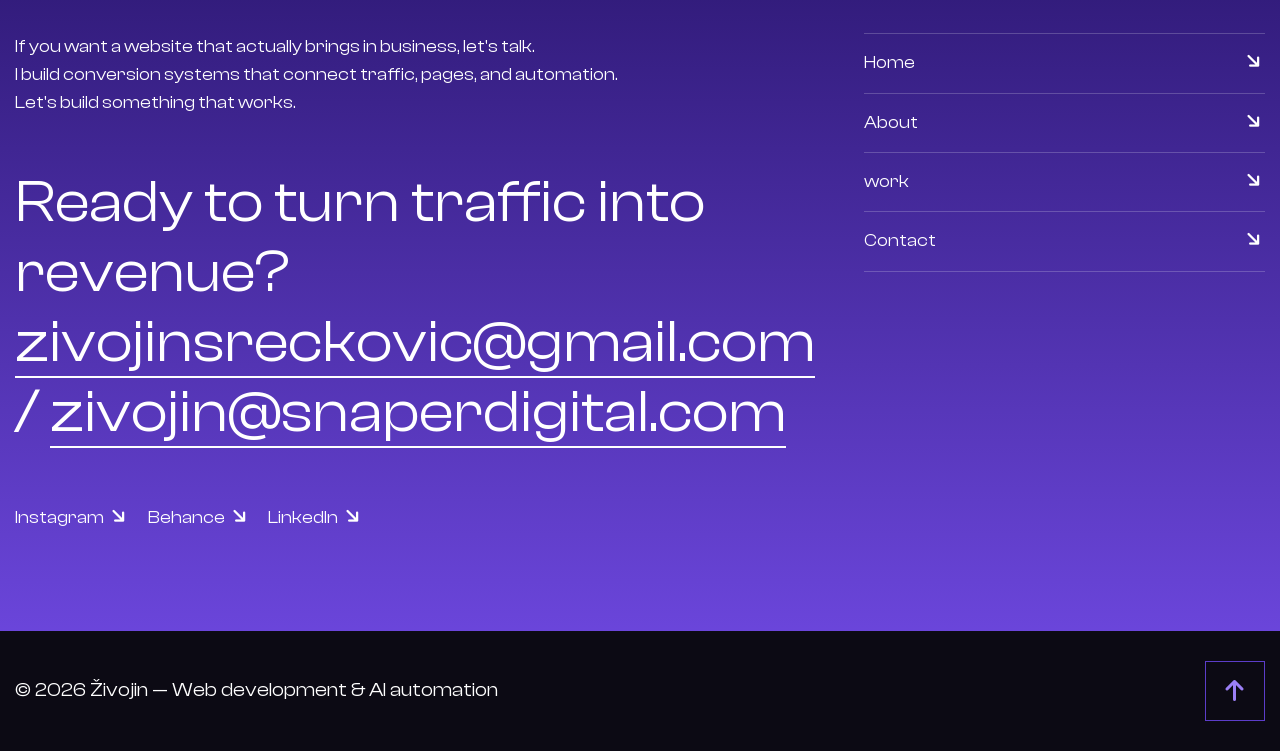
==== commit ca04b731: "Update homepage visuals and social links across all sections. Switch the pricing snapshot background" ====
--- a/about.html
+++ b/about.html
@@ -344,10 +344,9 @@
 						<div class="footer-text">If you want a website that actually brings in business, let's talk. <br> I build conversion systems that connect traffic, pages, and automation. <br> Let's build something that works.</div>
 						<h2>Ready to turn traffic into revenue? <a href="mailto:zivojinsreckovic@gmail.com">zivojinsreckovic@gmail.com</a> / <a href="mailto:zivojin@snaperdigital.com">zivojin@snaperdigital.com</a></h2>
 						<ul class="footer_socials">
-							<li><a href="https://www.dribbble.com">Dribbble <i class="fa-solid fa-arrow-right fa-fw"></i></a></li>
-							<li><a href="https://www.behance.net">Behance <i class="fa-solid fa-arrow-right fa-fw"></i></a></li>
-							<li><a href="https://www.facebook.com">Facebook <i class="fa-solid fa-arrow-right fa-fw"></i></a></li>
-							<li><a href="https://www.instagram.com">Instagram <i class="fa-solid fa-arrow-right fa-fw"></i></a></li>
+							<li><a href="https://instagram.com/zivojin.sreckovic">Instagram <i class="fa-solid fa-arrow-right fa-fw"></i></a></li>
+							<li><a href="https://www.behance.net/zivojinsreckov">Behance <i class="fa-solid fa-arrow-right fa-fw"></i></a></li>
+							<li><a href="https://www.linkedin.com/in/zivojinsreckovic/">LinkedIn <i class="fa-solid fa-arrow-right fa-fw"></i></a></li>
 						</ul>
 					</div>
 					
--- a/assets/css/responsive.css
+++ b/assets/css/responsive.css
@@ -35,7 +35,7 @@
 		padding-right:50px;
 	}
 	
-	.journel-one .journel-block_one {
+	.journal-one .journal-block_one {
 		width: 25%;
 	}
 	
@@ -64,7 +64,7 @@
 		font-size: 120px;
 	}
 	
-	.journel-one .journel-block_one {
+	.journal-one .journal-block_one {
 		width: 33.333%;
 	}
 	
@@ -72,7 +72,7 @@
 		font-size: 16px;
 	}
 	
-	.journel-two .journel-block_one{
+	.journal-two .journal-block_one{
 		width:33.333%;
 	}
 
@@ -147,7 +147,7 @@
 		padding: 20px 30px;
 	}
 	
-	.journel-one .journel-block_one {
+	.journal-one .journal-block_one {
 		width: 50%;
 	}
 	
@@ -184,7 +184,7 @@
 		top:0px;
 	}
 	
-	.journel-two .journel-block_one{
+	.journal-two .journal-block_one{
 		width:50%;
 	}
 	
@@ -353,7 +353,7 @@
 		display:none;
 	}
 	
-	.journel-one .journel-block_one {
+	.journal-one .journal-block_one {
 		width: 100%;
 	}
 	
@@ -379,7 +379,7 @@
 		margin-top:15px;
 	}
 	
-	.journel-two .journel-block_one{
+	.journal-two .journal-block_one{
 		width:100%;
 	}
 	
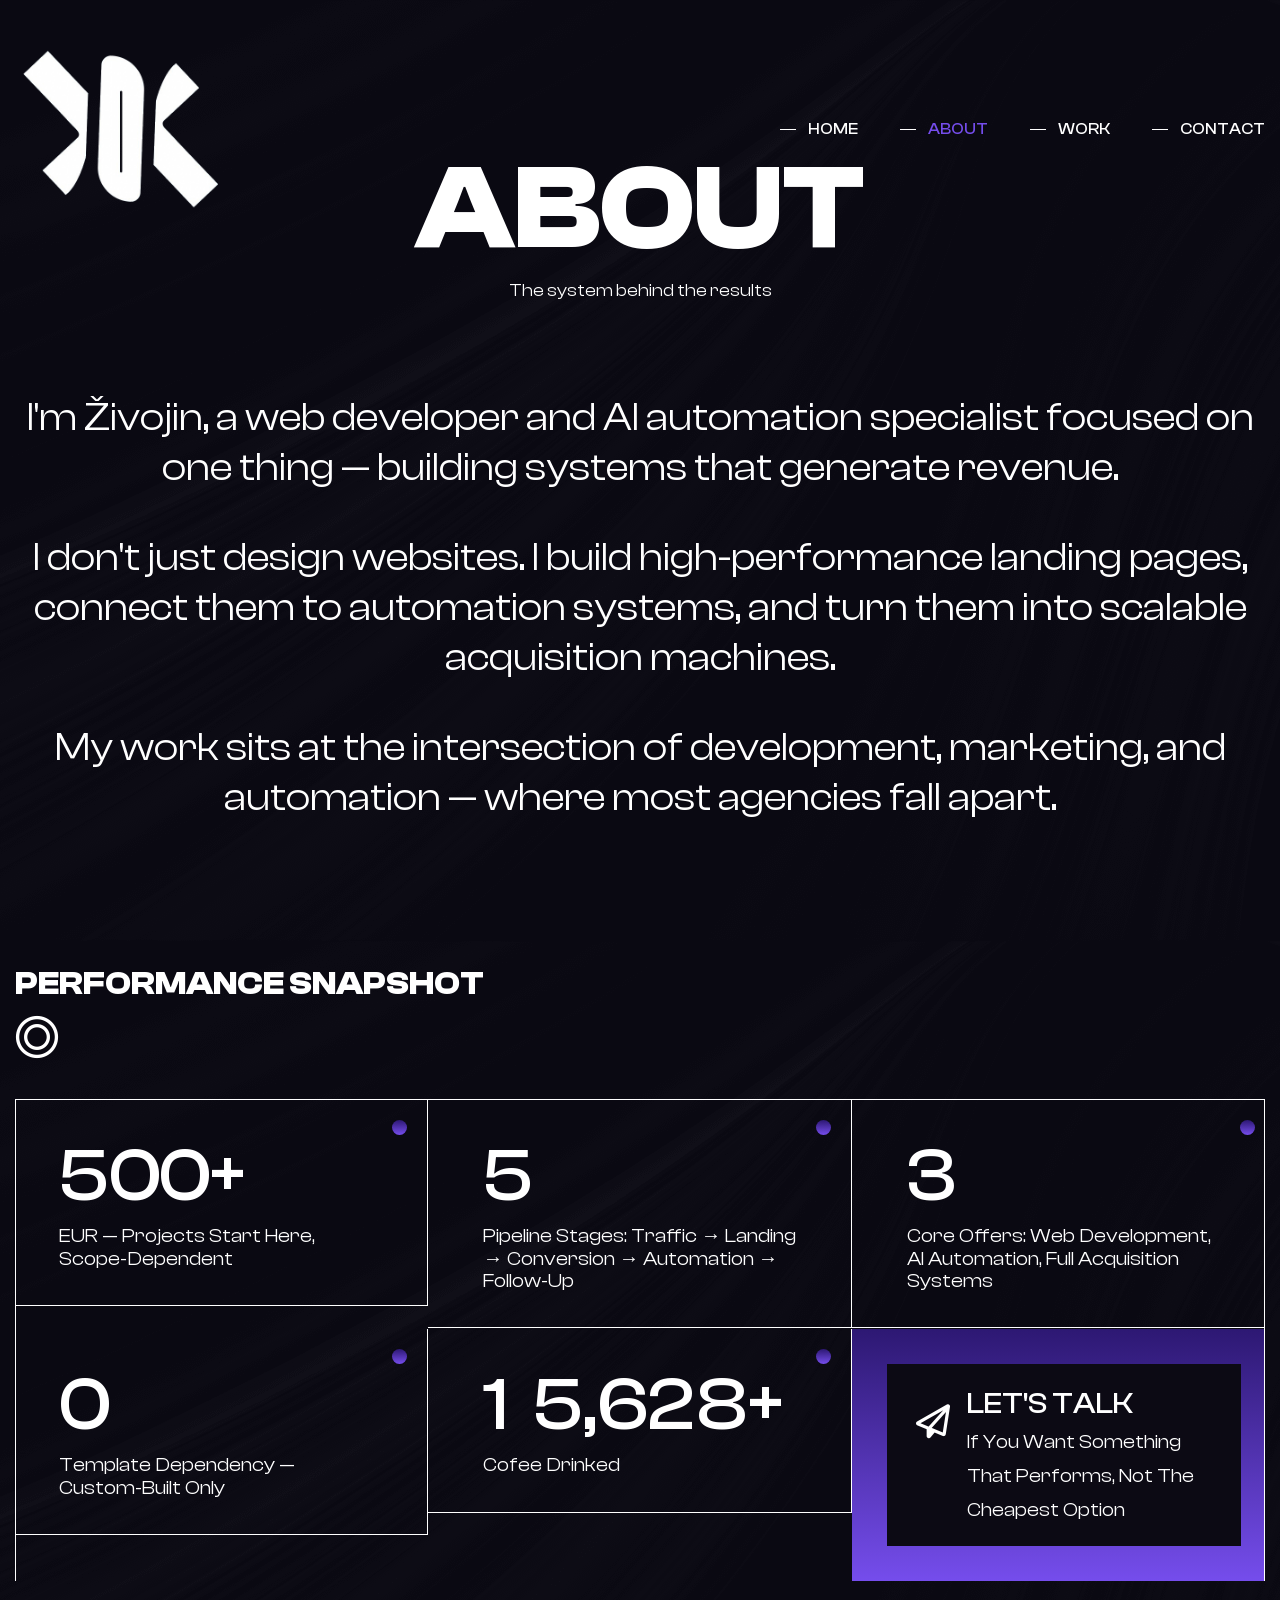
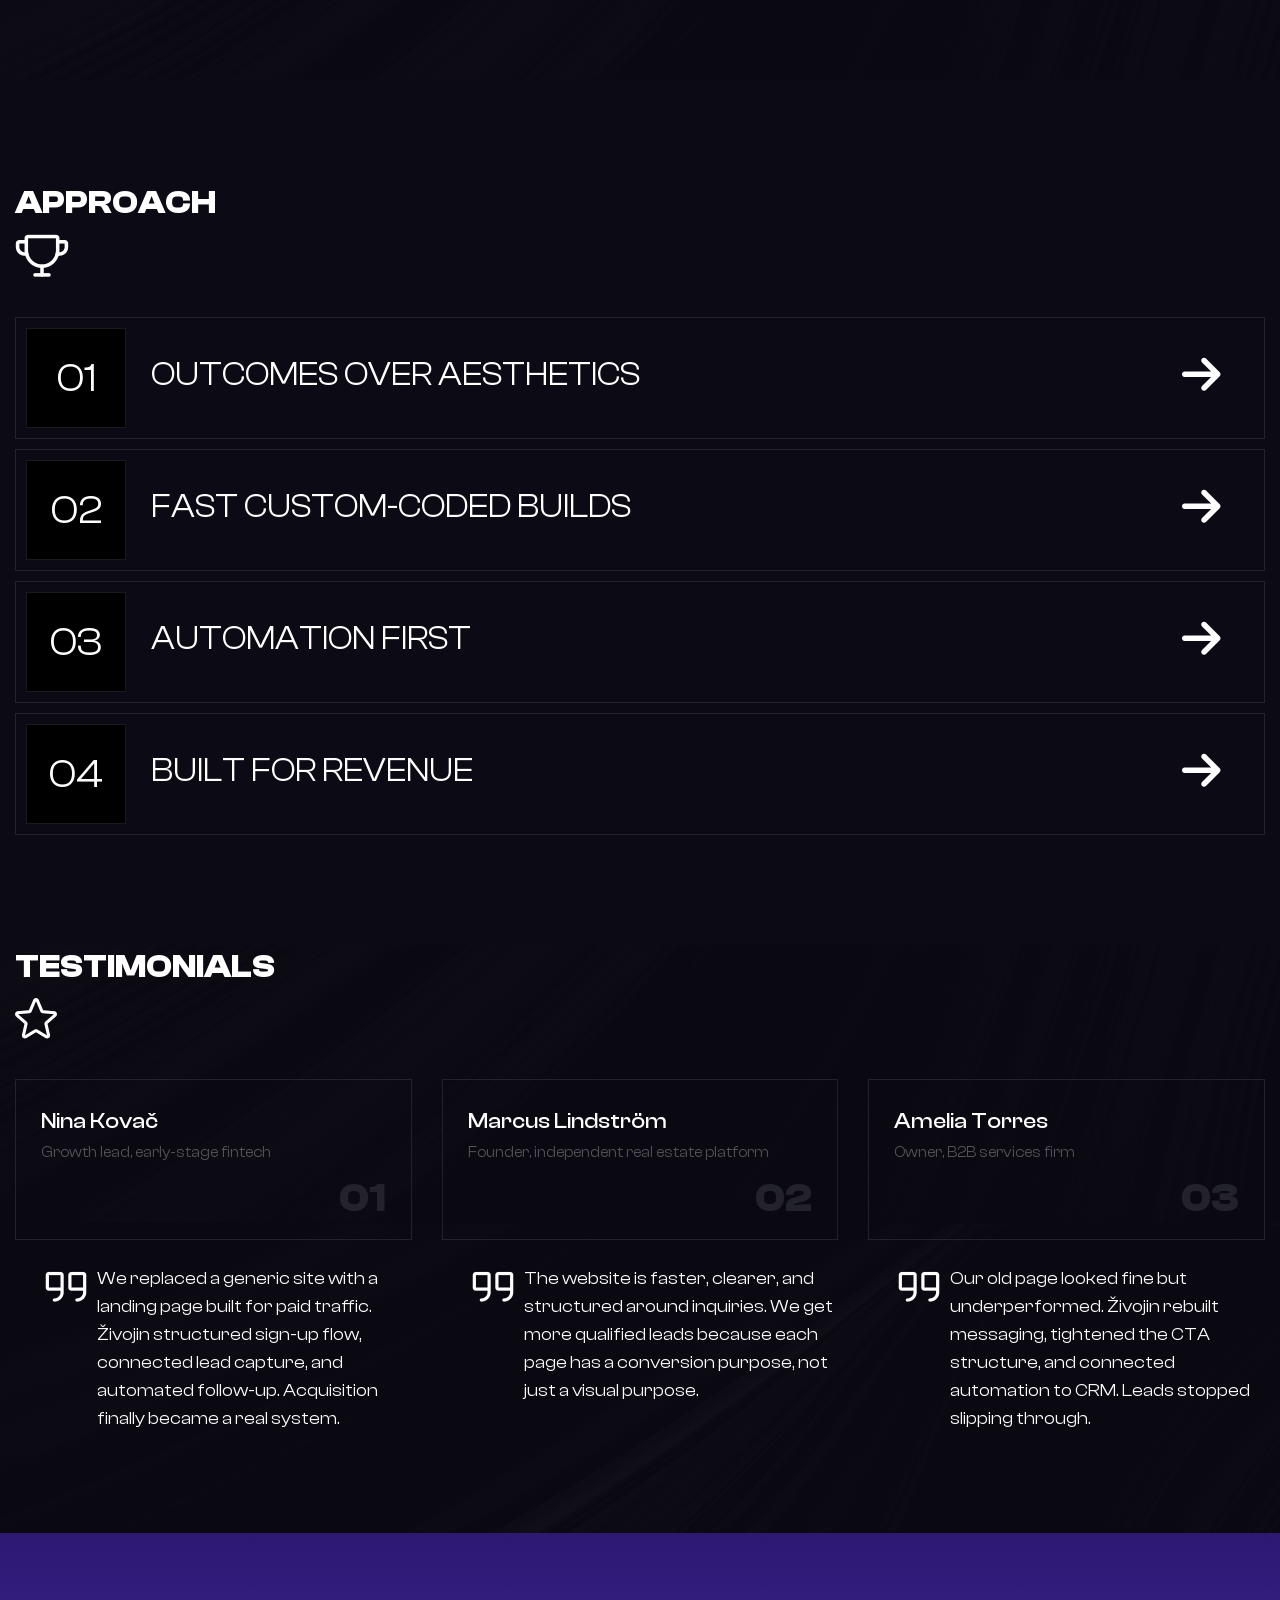
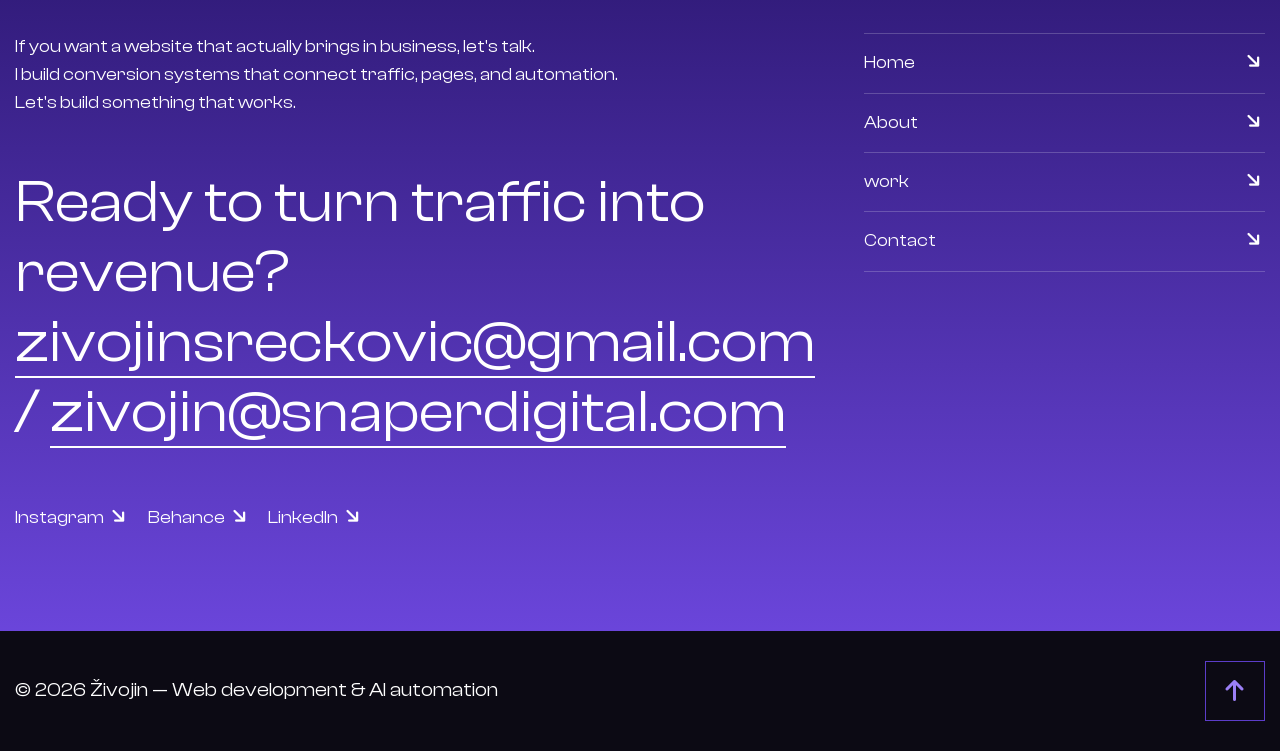
==== commit b2ed2d89: "Use zivojin-logo.png as the sitewide brand mark. Replace desktop and mobile header logo references a" ====
--- a/about.html
+++ b/about.html
@@ -48,7 +48,7 @@
 					<div class="d-flex justify-content-between align-items-center flex-wrap">
 						
 						<div class="logo-box">
-							<div class="logo"><a href="index.html"><img src="assets/images/logo.png" alt="" title=""></a></div>
+							<div class="logo"><a href="index.html"><img src="assets/images/zivojin-logo.png" alt="Zivojin logo" title="Zivojin"></a></div>
 						</div>
 						
 						<div class="nav-outer d-flex flex-wrap">
@@ -96,7 +96,7 @@
 			<div class="close-btn"><span class="icon fa-solid fa-xmark fa-fw"></span></div>
 			
 			<nav class="menu-box">
-				<div class="nav-logo"><a href="index.html"><img src="assets/images/mobile-logo.png" alt="" title=""></a></div>
+				<div class="nav-logo"><a href="index.html"><img src="assets/images/zivojin-logo.png" alt="Zivojin logo" title="Zivojin"></a></div>
 				<div class="menu-outer"><!--Here Menu Will Come Automatically Via Javascript / Same Menu as in Header--></div>
 			</nav>
 		</div>
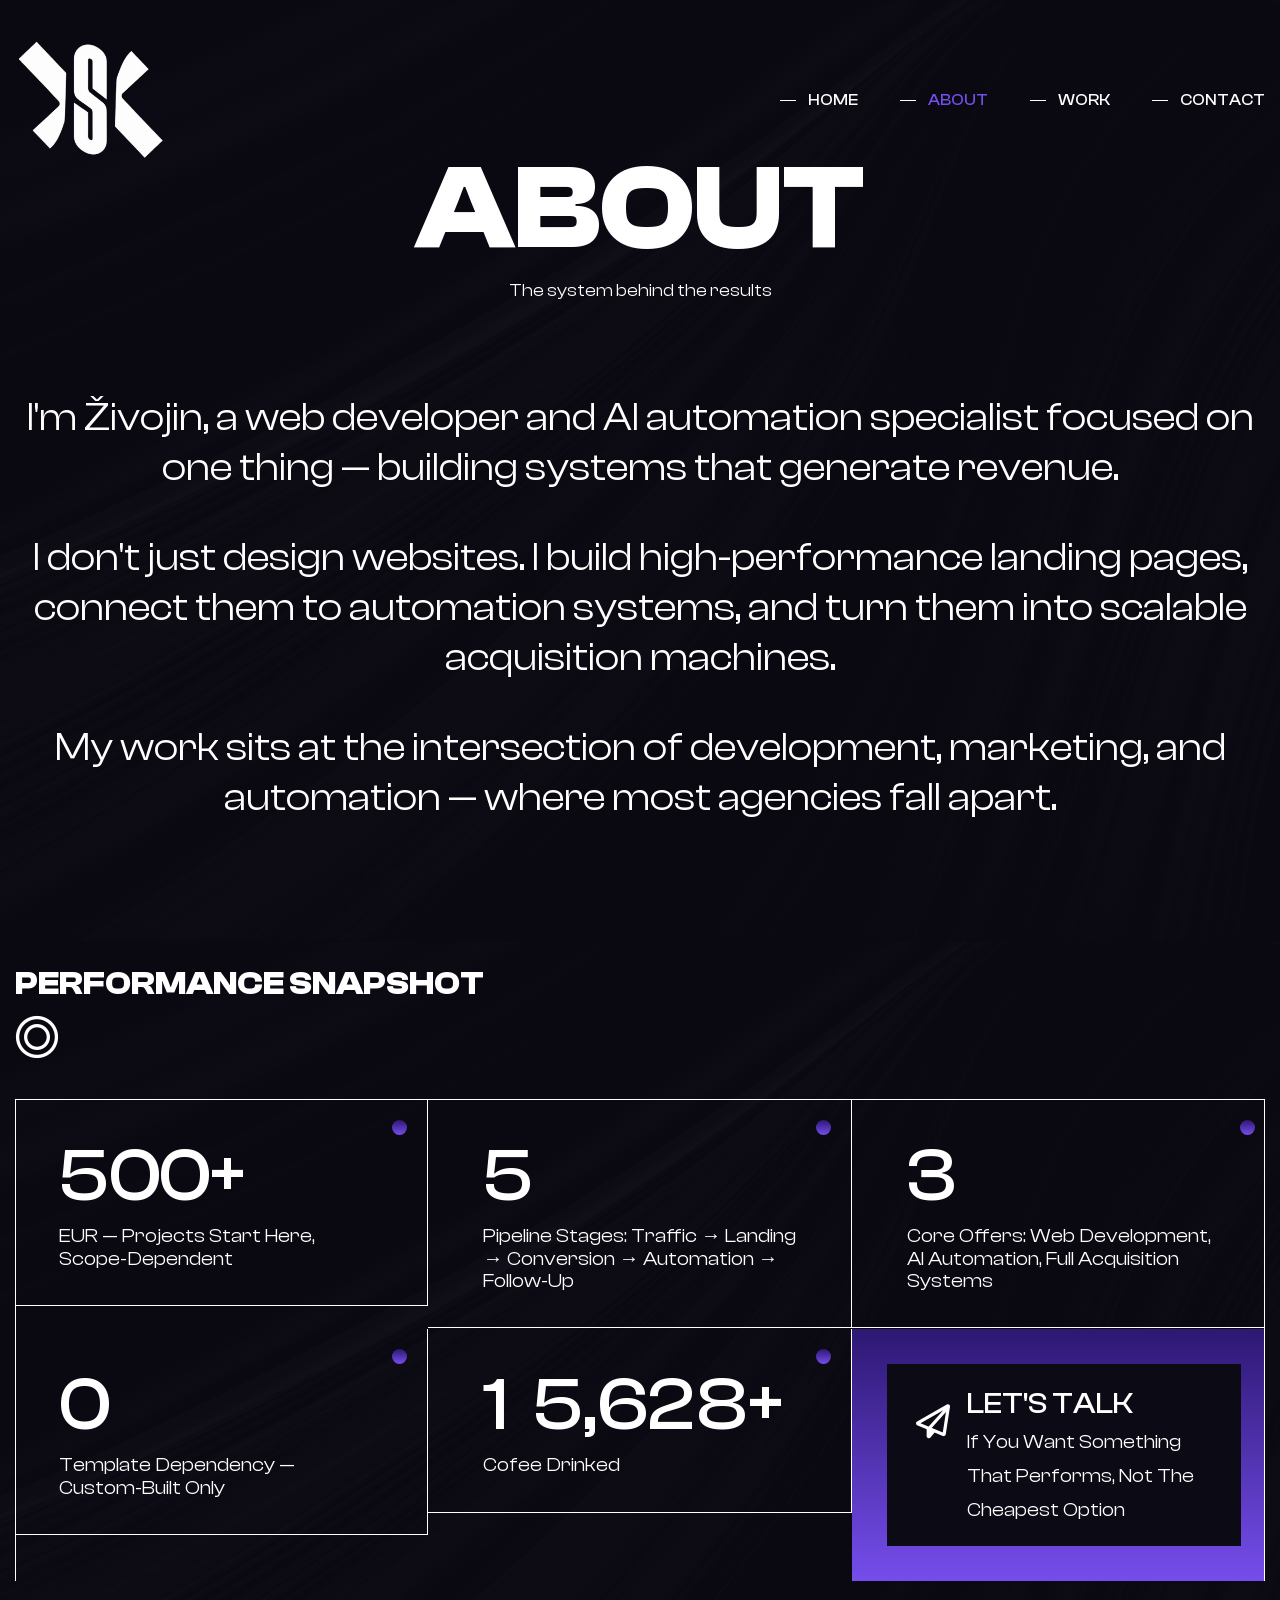
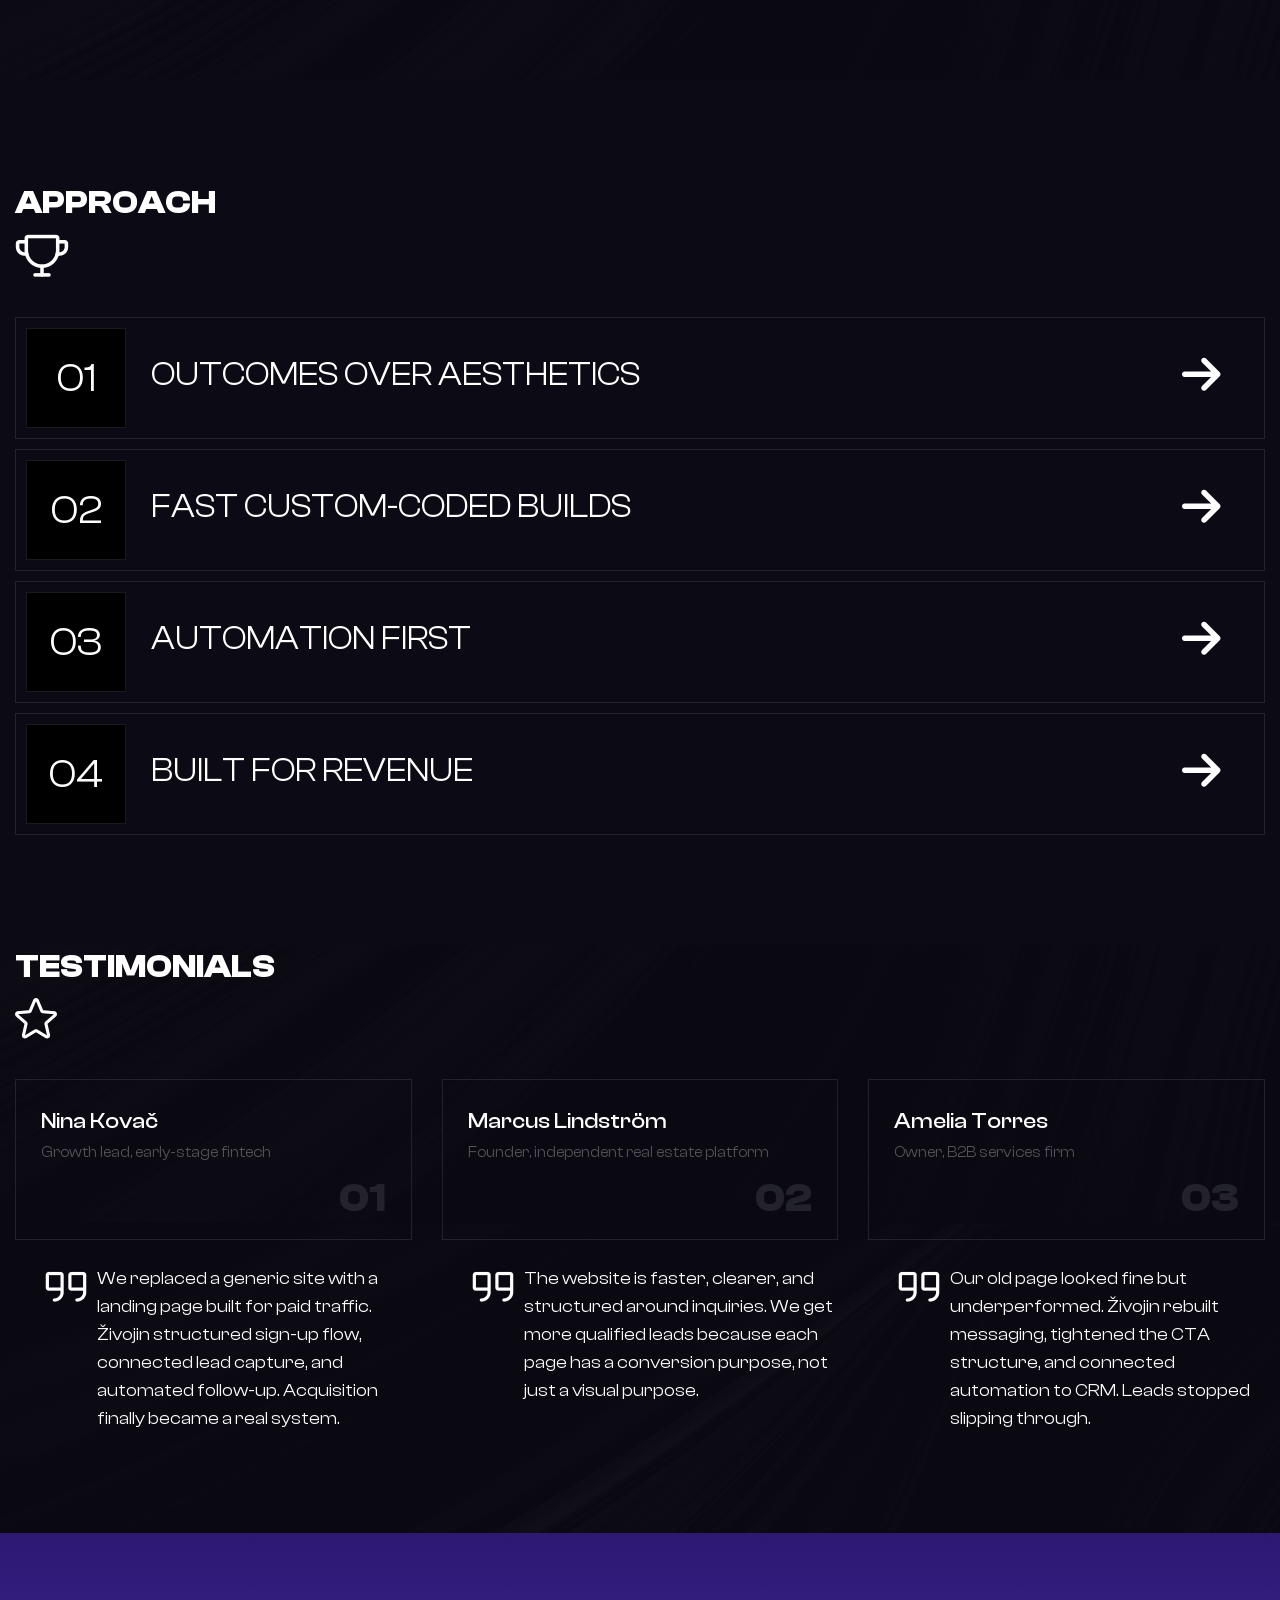
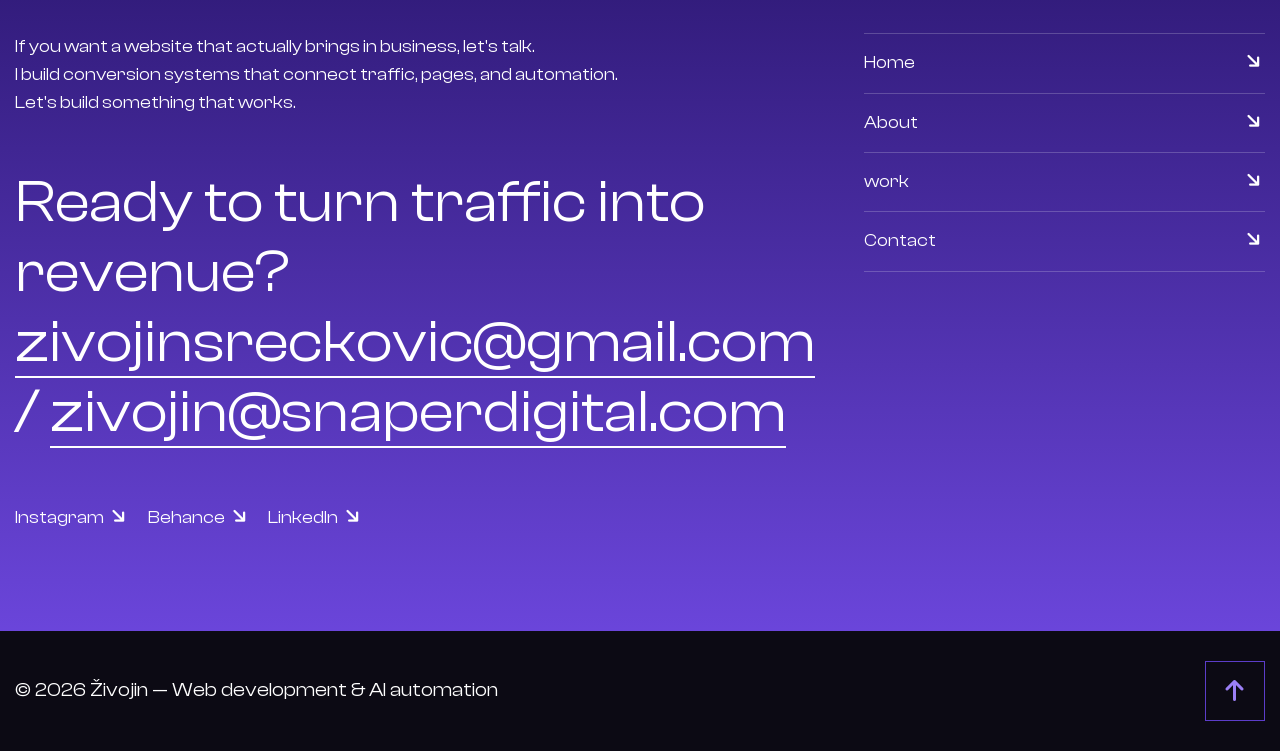
==== commit b8bb7b36: "Point favicon at zivojin-logo across all pages. Use the navigation logo as the shortcut and standard" ====
--- a/about.html
+++ b/about.html
@@ -26,8 +26,8 @@
 <link href="https://fonts.googleapis.com/css2?family=Lora:ital,wght@0,400;0,500;0,600;0,700;1,600;1,700&display=swap" rel="stylesheet">
 <link href="https://fonts.googleapis.com/css2?family=Inter:wght@300;400;500;600;700;800;900&display=swap" rel="stylesheet">
 
-<link rel="shortcut icon" href="assets/images/favicon.png" type="image/x-icon">
-<link rel="icon" href="assets/images/favicon.png" type="image/x-icon">
+<link rel="shortcut icon" href="assets/images/zivojin-logo.png" type="image/png">
+<link rel="icon" href="assets/images/zivojin-logo.png" type="image/png">
 
 <!-- Responsive -->
 <meta http-equiv="X-UA-Compatible" content="IE=edge">
